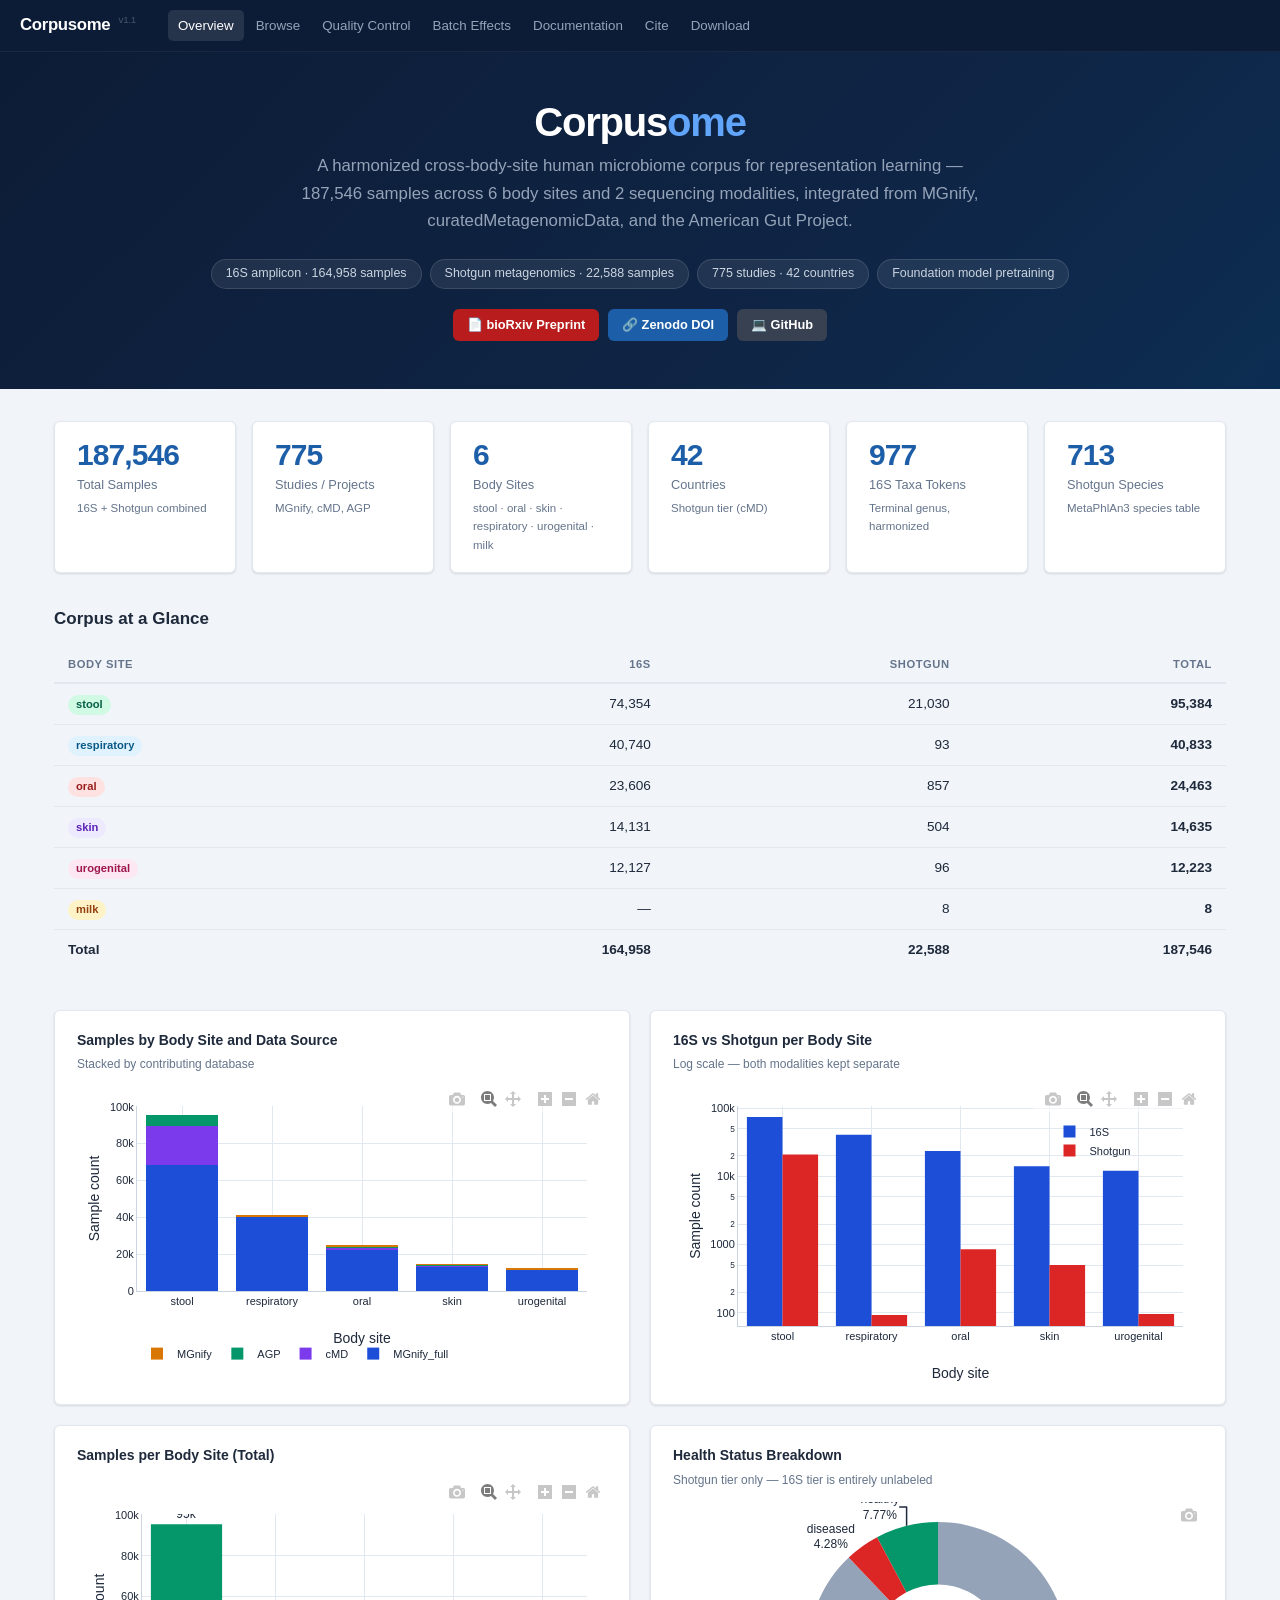
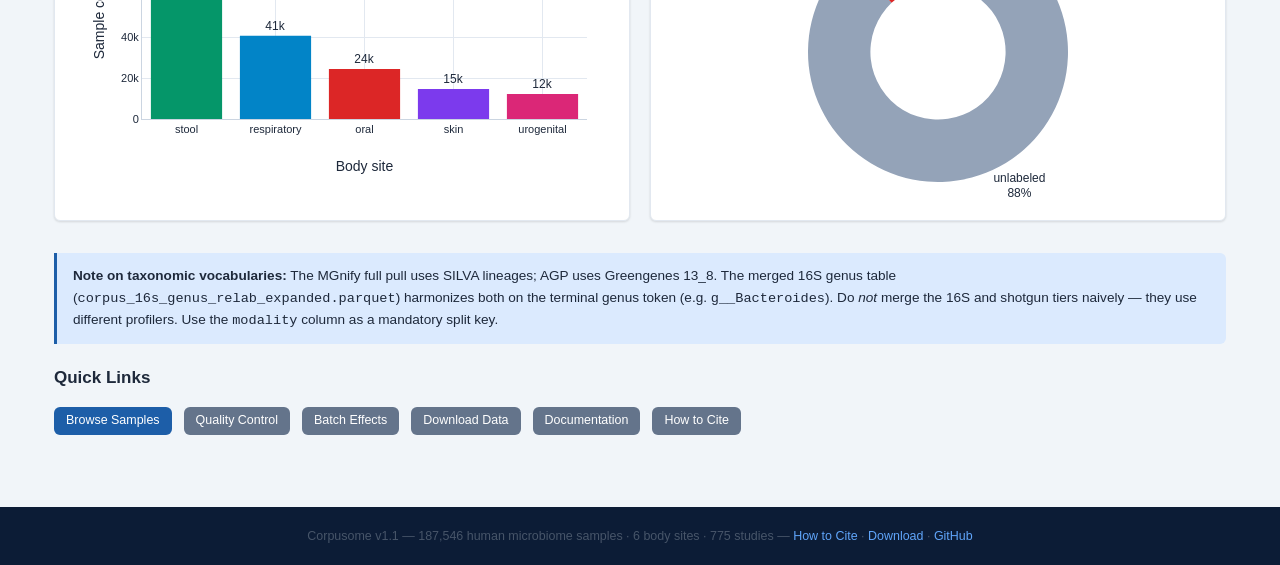
==== docs/index.html @ 030e0841 "Update citations with real bioRxiv preprint info; add hero DOI buttons - cite.html: replace placehol" ====
<!DOCTYPE html>
<html lang="en">
<head>
  <meta charset="UTF-8">
  <meta name="viewport" content="width=device-width, initial-scale=1.0">
  <title>Corpusome — Cross-Body-Site Human Microbiome Corpus</title>
  <link rel="icon" href="data:image/svg+xml,<svg xmlns='http://www.w3.org/2000/svg' viewBox='0 0 100 100'><text y='.9em' font-size='90'>🧬</text></svg>">
  <link rel="stylesheet" href="css/style.css">
</head>
<body>

<main class="main">

  <!-- Hero -->
  <div class="hero">
    <div class="hero-title">Corpus<span class="accent">ome</span></div>
    <p class="hero-subtitle">
      A harmonized cross-body-site human microbiome corpus for representation learning —
      187,546 samples across 6 body sites and 2 sequencing modalities, integrated from
      MGnify, curatedMetagenomicData, and the American Gut Project.
    </p>
    <div class="hero-chips">
      <span class="hero-chip">16S amplicon · 164,958 samples</span>
      <span class="hero-chip">Shotgun metagenomics · 22,588 samples</span>
      <span class="hero-chip">775 studies · 42 countries</span>
      <span class="hero-chip">Foundation model pretraining</span>
    </div>
    <div style="margin-top:1.25rem;display:flex;flex-wrap:wrap;gap:0.6rem;justify-content:center">
      <a href="https://doi.org/10.64898/2026.08.28.747922" target="_blank" rel="noopener"
         style="display:inline-flex;align-items:center;gap:0.4rem;padding:0.35rem 0.85rem;background:#b91c1c;color:#fff;border-radius:6px;font-size:0.8rem;font-weight:600;text-decoration:none">
        &#128196; bioRxiv Preprint
      </a>
      <a href="https://doi.org/10.5281/zenodo.22150633" target="_blank" rel="noopener"
         style="display:inline-flex;align-items:center;gap:0.4rem;padding:0.35rem 0.85rem;background:#1d5ea8;color:#fff;border-radius:6px;font-size:0.8rem;font-weight:600;text-decoration:none">
        &#128279; Zenodo DOI
      </a>
      <a href="https://github.com/xuan13hao/Corpusome" target="_blank" rel="noopener"
         style="display:inline-flex;align-items:center;gap:0.4rem;padding:0.35rem 0.85rem;background:#374151;color:#fff;border-radius:6px;font-size:0.8rem;font-weight:600;text-decoration:none">
        &#128187; GitHub
      </a>
    </div>
  </div>

  <div class="container">

    <!-- Stat cards -->
    <div class="stats-grid">
      <div class="stat-card">
        <div class="stat-value" id="stat-samples">—</div>
        <div class="stat-label">Total Samples</div>
        <div class="stat-sub">16S + Shotgun combined</div>
      </div>
      <div class="stat-card">
        <div class="stat-value" id="stat-studies">—</div>
        <div class="stat-label">Studies / Projects</div>
        <div class="stat-sub">MGnify, cMD, AGP</div>
      </div>
      <div class="stat-card">
        <div class="stat-value" id="stat-sites">—</div>
        <div class="stat-label">Body Sites</div>
        <div class="stat-sub">stool · oral · skin · respiratory · urogenital · milk</div>
      </div>
      <div class="stat-card">
        <div class="stat-value" id="stat-countries">—</div>
        <div class="stat-label">Countries</div>
        <div class="stat-sub">Shotgun tier (cMD)</div>
      </div>
      <div class="stat-card">
        <div class="stat-value" id="stat-taxa-16s">—</div>
        <div class="stat-label">16S Taxa Tokens</div>
        <div class="stat-sub">Terminal genus, harmonized</div>
      </div>
      <div class="stat-card">
        <div class="stat-value" id="stat-taxa-shg">—</div>
        <div class="stat-label">Shotgun Species</div>
        <div class="stat-sub">MetaPhlAn3 species table</div>
      </div>
    </div>

    <!-- Summary table -->
    <div class="section">
      <div class="section-title">Corpus at a Glance</div>
      <div style="overflow-x:auto">
        <table class="schema-table" style="margin-bottom:0">
          <thead>
            <tr>
              <th>Body site</th>
              <th style="text-align:right">16S</th>
              <th style="text-align:right">Shotgun</th>
              <th style="text-align:right">Total</th>
            </tr>
          </thead>
          <tbody>
            <tr><td><span class="badge badge-stool">stool</span></td><td style="text-align:right">74,354</td><td style="text-align:right">21,030</td><td style="text-align:right"><b>95,384</b></td></tr>
            <tr><td><span class="badge badge-respiratory">respiratory</span></td><td style="text-align:right">40,740</td><td style="text-align:right">93</td><td style="text-align:right"><b>40,833</b></td></tr>
            <tr><td><span class="badge badge-oral">oral</span></td><td style="text-align:right">23,606</td><td style="text-align:right">857</td><td style="text-align:right"><b>24,463</b></td></tr>
            <tr><td><span class="badge badge-skin">skin</span></td><td style="text-align:right">14,131</td><td style="text-align:right">504</td><td style="text-align:right"><b>14,635</b></td></tr>
            <tr><td><span class="badge badge-urogenital">urogenital</span></td><td style="text-align:right">12,127</td><td style="text-align:right">96</td><td style="text-align:right"><b>12,223</b></td></tr>
            <tr><td><span class="badge badge-milk">milk</span></td><td style="text-align:right">—</td><td style="text-align:right">8</td><td style="text-align:right"><b>8</b></td></tr>
            <tr style="font-weight:700">
              <td>Total</td>
              <td style="text-align:right">164,958</td>
              <td style="text-align:right">22,588</td>
              <td style="text-align:right">187,546</td>
            </tr>
          </tbody>
        </table>
      </div>
    </div>

    <!-- Charts -->
    <div class="charts-grid">
      <div class="chart-card">
        <div class="chart-title">Samples by Body Site and Data Source</div>
        <p class="chart-subtitle">Stacked by contributing database</p>
        <div class="chart-box" id="chart-site-src"></div>
      </div>
      <div class="chart-card">
        <div class="chart-title">16S vs Shotgun per Body Site</div>
        <p class="chart-subtitle">Log scale — both modalities kept separate</p>
        <div class="chart-box" id="chart-modality"></div>
      </div>
      <div class="chart-card">
        <div class="chart-title">Samples per Body Site (Total)</div>
        <div class="chart-box" id="chart-bodysite"></div>
      </div>
      <div class="chart-card">
        <div class="chart-title">Health Status Breakdown</div>
        <p class="chart-subtitle">Shotgun tier only — 16S tier is entirely unlabeled</p>
        <div class="chart-box" id="chart-health"></div>
      </div>
    </div>

    <!-- Info callout -->
    <div class="info-box">
      <strong>Note on taxonomic vocabularies:</strong>
      The MGnify full pull uses SILVA lineages; AGP uses Greengenes 13_8.
      The merged 16S genus table (<code>corpus_16s_genus_relab_expanded.parquet</code>)
      harmonizes both on the terminal genus token (e.g. <code>g__Bacteroides</code>).
      Do <em>not</em> merge the 16S and shotgun tiers naively — they use different profilers.
      Use the <code>modality</code> column as a mandatory split key.
    </div>

    <!-- Quick links -->
    <div class="section">
      <div class="section-title">Quick Links</div>
      <div style="display:flex;flex-wrap:wrap;gap:0.75rem">
        <a href="browse.html" class="download-btn">Browse Samples</a>
        <a href="qc.html" class="download-btn" style="background:var(--text-muted)">Quality Control</a>
        <a href="batch.html" class="download-btn" style="background:var(--text-muted)">Batch Effects</a>
        <a href="download.html" class="download-btn" style="background:var(--text-muted)">Download Data</a>
        <a href="documentation.html" class="download-btn" style="background:var(--text-muted)">Documentation</a>
        <a href="cite.html" class="download-btn" style="background:var(--text-muted)">How to Cite</a>
      </div>
    </div>

  </div><!-- /container -->
</main>

<script src="https://cdn.plot.ly/plotly-2.35.2.min.js"></script>
<script src="js/main.js"></script>
<script src="js/data_overview.js"></script>
<script src="js/overview.js"></script>
</body>
</html>
---- docs/css/style.css ----
/* ═══════════════════════════════════════════════════════════════
   Corpusome — style.css
   ═══════════════════════════════════════════════════════════════ */

/* ── CSS Custom Properties ──────────────────────────────────────── */
:root {
  --bg:           #f1f5f9;
  --bg-card:      #ffffff;
  --bg-nav:       #0c1c36;
  --bg-nav-hover: rgba(255,255,255,0.07);
  --text:         #1e293b;
  --text-muted:   #64748b;
  --text-nav:     #94a3b8;
  --accent:       #1d5ea8;
  --accent-2:     #1e40af;
  --accent-light: #dbeafe;
  --border:       #e2e8f0;
  --radius:       6px;
  --shadow-sm:    0 1px 2px rgba(0,0,0,0.06);
  --shadow:       0 1px 3px rgba(0,0,0,0.08), 0 1px 2px rgba(0,0,0,0.05);
  --shadow-md:    0 4px 8px rgba(0,0,0,0.07), 0 2px 4px rgba(0,0,0,0.05);
}

@media (prefers-color-scheme: dark) {
  :root {
    --bg:           #0f172a;
    --bg-card:      #1e293b;
    --bg-nav:       #020617;
    --bg-nav-hover: rgba(255,255,255,0.07);
    --text:         #e2e8f0;
    --text-muted:   #94a3b8;
    --text-nav:     #64748b;
    --accent:       #3b82f6;
    --accent-2:     #60a5fa;
    --accent-light: #1e3a5f;
    --border:       #334155;
    --shadow-sm:    0 1px 2px rgba(0,0,0,0.4);
    --shadow:       0 1px 3px rgba(0,0,0,0.3);
    --shadow-md:    0 4px 8px rgba(0,0,0,0.3);
  }
}

/* ── Reset & Base ───────────────────────────────────────────────── */
*, *::before, *::after { box-sizing: border-box; margin: 0; padding: 0; }
html { scroll-behavior: smooth; }

body {
  font-family: -apple-system, BlinkMacSystemFont, "Segoe UI", Roboto,
               "Helvetica Neue", Arial, sans-serif;
  background: var(--bg);
  color: var(--text);
  line-height: 1.6;
  min-height: 100vh;
  font-size: 15px;
}

a { color: var(--accent); text-decoration: none; }
a:hover { color: var(--accent-2); text-decoration: underline; }

/* ── Navigation ─────────────────────────────────────────────────── */
.nav {
  position: fixed; top: 0; left: 0; right: 0; z-index: 1000;
  background: var(--bg-nav);
  height: 52px;
  display: flex; align-items: center;
  padding: 0 1.25rem;
  border-bottom: 1px solid rgba(255,255,255,0.05);
}

.nav-brand {
  color: #fff; font-weight: 700; font-size: 1.05rem;
  letter-spacing: -0.02em; margin-right: 2rem;
  white-space: nowrap; flex-shrink: 0; text-decoration: none;
}
.nav-brand:hover { color: #fff; text-decoration: none; }
.nav-brand .version {
  font-size: 0.62rem; font-weight: 400; color: #475569;
  margin-left: 4px; vertical-align: super;
}

.nav-links {
  display: flex; align-items: center; gap: 2px;
  flex: 1; overflow-x: auto; scrollbar-width: none;
}
.nav-links::-webkit-scrollbar { display: none; }

.nav-link {
  color: var(--text-nav); font-size: 0.835rem; font-weight: 450;
  padding: 5px 10px; border-radius: 5px;
  white-space: nowrap; transition: background 0.12s, color 0.12s;
  text-decoration: none;
}
.nav-link:hover { background: var(--bg-nav-hover); color: #fff; text-decoration: none; }
.nav-link.active { background: rgba(255,255,255,0.10); color: #fff; }

.nav-hamburger {
  display: none; background: none; border: none;
  cursor: pointer; color: #fff; font-size: 1.2rem;
  margin-left: auto; padding: 6px;
}

.nav-mobile-menu {
  display: none;
  position: fixed; top: 52px; left: 0; right: 0; z-index: 999;
  background: var(--bg-nav);
  padding: 0.5rem 1rem 1rem;
  border-bottom: 1px solid rgba(255,255,255,0.07);
}
.nav-mobile-menu.open { display: block; }
.nav-mobile-menu .nav-link { display: block; padding: 8px 10px; }

/* ── Layout ──────────────────────────────────────────────────────── */
.main { margin-top: 52px; min-height: calc(100vh - 52px - 58px); }
.container { max-width: 1220px; margin: 0 auto; padding: 2rem 1.5rem; }

.page-header {
  margin-bottom: 1.75rem; padding-bottom: 0.875rem;
  border-bottom: 1px solid var(--border);
}
.page-title {
  font-size: 1.625rem; font-weight: 700;
  letter-spacing: -0.02em; line-height: 1.2; margin-bottom: 0.3rem;
}
.page-subtitle { color: var(--text-muted); font-size: 0.9rem; }

/* ── Hero Banner (Overview) ─────────────────────────────────────── */
.hero {
  background: linear-gradient(135deg, #0c1c36 0%, #0f2444 60%, #0c2d52 100%);
  color: #fff; padding: 3rem 1.5rem;
  text-align: center;
}
.hero-title {
  font-size: 2.5rem; font-weight: 800; letter-spacing: -0.03em;
  margin-bottom: 0.5rem; line-height: 1.1;
}
.hero-title .accent { color: #60a5fa; }
.hero-subtitle {
  font-size: 1.05rem; color: #94a3b8; max-width: 680px;
  margin: 0 auto 1.5rem; line-height: 1.65;
}
.hero-chips { display: flex; gap: 0.5rem; justify-content: center; flex-wrap: wrap; }
.hero-chip {
  background: rgba(255,255,255,0.08); border: 1px solid rgba(255,255,255,0.12);
  border-radius: 9999px; padding: 4px 14px;
  font-size: 0.78rem; font-weight: 500; color: #cbd5e1;
}

/* ── Stat Cards ──────────────────────────────────────────────────── */
.stats-grid {
  display: grid;
  grid-template-columns: repeat(auto-fit, minmax(175px, 1fr));
  gap: 1rem; margin-bottom: 2rem;
}
.stat-card {
  background: var(--bg-card); border: 1px solid var(--border);
  border-radius: var(--radius); padding: 1.125rem 1.375rem;
  box-shadow: var(--shadow);
}
.stat-value {
  font-size: 1.875rem; font-weight: 700; line-height: 1;
  color: var(--accent); margin-bottom: 0.3rem;
  letter-spacing: -0.03em;
  font-variant-numeric: tabular-nums;
}
.stat-label { font-size: 0.8rem; color: var(--text-muted); font-weight: 500; }
.stat-sub   { font-size: 0.72rem; color: var(--text-muted); margin-top: 0.25rem; }

/* ── Charts Grid ─────────────────────────────────────────────────── */
.charts-grid {
  display: grid;
  grid-template-columns: repeat(auto-fit, minmax(460px, 1fr));
  gap: 1.25rem; margin-bottom: 2rem;
}
.charts-grid.two-col {
  grid-template-columns: repeat(2, 1fr);
}

.chart-card {
  background: var(--bg-card); border: 1px solid var(--border);
  border-radius: var(--radius); padding: 1.125rem 1.375rem;
  box-shadow: var(--shadow);
}
.chart-card.wide { grid-column: 1 / -1; }

.chart-title {
  font-size: 0.875rem; font-weight: 600; margin-bottom: 0.75rem; color: var(--text);
}
.chart-subtitle {
  font-size: 0.75rem; color: var(--text-muted); margin-top: -0.5rem; margin-bottom: 0.75rem;
}

.chart-box      { width: 100%; height: 300px; }
.chart-box-tall { width: 100%; height: 440px; }
.chart-box-wide { width: 100%; height: 380px; }

/* ── Badges ───────────────────────────────────────────────────────── */
.badge {
  display: inline-block; padding: 1px 8px;
  border-radius: 9999px; font-size: 0.7rem; font-weight: 600;
  white-space: nowrap; line-height: 1.6;
}
.badge-stool, .badge-16S    { background: #d1fae5; color: #065f46; }
.badge-oral                  { background: #fee2e2; color: #991b1b; }
.badge-skin                  { background: #ede9fe; color: #5b21b6; }
.badge-respiratory           { background: #e0f2fe; color: #075985; }
.badge-urogenital            { background: #fce7f3; color: #9d174d; }
.badge-milk                  { background: #fef3c7; color: #92400e; }
.badge-shotgun               { background: #fee2e2; color: #991b1b; }
.badge-healthy               { background: #d1fae5; color: #065f46; }
.badge-diseased, .badge-disease { background: #fee2e2; color: #991b1b; }
.badge-unlabeled             { background: #f1f5f9; color: #64748b; }
.badge-AGP                   { background: #d1fae5; color: #065f46; }
.badge-MGnify                { background: #fef3c7; color: #92400e; }
.badge-MGnify_full           { background: #dbeafe; color: #1d4ed8; }
.badge-curatedMetagenomicData { background: #ede9fe; color: #5b21b6; }

@media (prefers-color-scheme: dark) {
  .badge-stool, .badge-16S   { background: #064e3b; color: #6ee7b7; }
  .badge-oral                { background: #7f1d1d; color: #fca5a5; }
  .badge-skin                { background: #4c1d95; color: #ddd6fe; }
  .badge-respiratory         { background: #0c4a6e; color: #7dd3fc; }
  .badge-urogenital          { background: #831843; color: #fbcfe8; }
  .badge-milk                { background: #78350f; color: #fde68a; }
  .badge-shotgun             { background: #7f1d1d; color: #fca5a5; }
  .badge-healthy             { background: #064e3b; color: #6ee7b7; }
  .badge-diseased, .badge-disease { background: #7f1d1d; color: #fca5a5; }
  .badge-unlabeled           { background: #1e293b; color: #94a3b8; }
  .badge-AGP                 { background: #064e3b; color: #6ee7b7; }
  .badge-MGnify              { background: #78350f; color: #fde68a; }
  .badge-MGnify_full         { background: #1e3a5f; color: #93c5fd; }
  .badge-curatedMetagenomicData { background: #4c1d95; color: #ddd6fe; }
}

/* ── Browse page filters ─────────────────────────────────────────── */
.filters-bar {
  display: flex; flex-wrap: wrap; gap: 0.75rem; align-items: flex-end;
  background: var(--bg-card); border: 1px solid var(--border);
  border-radius: var(--radius); padding: 1rem 1.25rem;
  box-shadow: var(--shadow); margin-bottom: 1rem;
}
.filter-group { display: flex; flex-direction: column; gap: 3px; min-width: 130px; }
.filter-label {
  font-size: 0.68rem; font-weight: 700; color: var(--text-muted);
  text-transform: uppercase; letter-spacing: 0.05em;
}
.filter-select, .filter-input {
  background: var(--bg); border: 1px solid var(--border);
  border-radius: var(--radius); color: var(--text);
  font-size: 0.835rem; padding: 5px 8px; outline: none;
  transition: border-color 0.12s; min-width: 0;
}
.filter-select:focus, .filter-input:focus {
  border-color: var(--accent); box-shadow: 0 0 0 2px var(--accent-light);
}
.filter-actions { display: flex; gap: 0.5rem; align-items: flex-end; }

.btn {
  border: none; border-radius: var(--radius); cursor: pointer;
  font-size: 0.835rem; font-weight: 500; padding: 5px 14px;
  white-space: nowrap; transition: all 0.12s; line-height: 1.6;
}
.btn-primary { background: var(--accent); color: #fff; }
.btn-primary:hover { background: var(--accent-2); }
.btn-secondary {
  background: var(--bg); color: var(--text-muted);
  border: 1px solid var(--border);
}
.btn-secondary:hover { background: var(--accent-light); color: var(--accent); }

.table-meta { font-size: 0.78rem; color: var(--text-muted); margin-bottom: 0.5rem; }

/* ── Tabulator overrides ─────────────────────────────────────────── */
.tabulator {
  font-size: 0.81rem !important;
  border: 1px solid var(--border) !important;
  border-radius: var(--radius) !important;
  overflow: hidden;
  background: var(--bg-card) !important;
  color: var(--text) !important;
  font-family: inherit !important;
}
.tabulator .tabulator-header {
  background: var(--bg) !important;
  border-bottom: 2px solid var(--border) !important;
}
.tabulator .tabulator-col {
  background: var(--bg) !important;
  border-right: 1px solid var(--border) !important;
  color: var(--text-muted) !important;
}
.tabulator .tabulator-col .tabulator-col-title {
  font-size: 0.7rem; text-transform: uppercase;
  letter-spacing: 0.04em; font-weight: 700;
}
.tabulator-row {
  background: var(--bg-card) !important;
  color: var(--text) !important;
  border-bottom: 1px solid var(--border) !important;
}
.tabulator-row.tabulator-row-even { background: var(--bg) !important; }
.tabulator-row:hover { background: var(--accent-light) !important; }
.tabulator .tabulator-footer {
  background: var(--bg) !important;
  border-top: 1px solid var(--border) !important;
  color: var(--text-muted) !important;
}
.tabulator-page {
  background: var(--bg-card) !important; color: var(--text) !important;
  border: 1px solid var(--border) !important; border-radius: 4px !important;
  margin: 0 2px;
}
.tabulator-page.active {
  background: var(--accent) !important; color: #fff !important;
  border-color: var(--accent) !important;
}
.tabulator-page-size {
  background: var(--bg-card) !important; color: var(--text) !important;
  border: 1px solid var(--border) !important; border-radius: 4px !important;
}

/* ── Toggle / Controls ───────────────────────────────────────────── */
.controls-row {
  display: flex; flex-wrap: wrap; gap: 0.75rem; align-items: center;
  margin-bottom: 1rem;
}
.control-label {
  font-size: 0.78rem; font-weight: 600; color: var(--text-muted);
  white-space: nowrap;
}
.toggle-group {
  display: flex; border: 1px solid var(--border);
  border-radius: var(--radius); overflow: hidden;
  background: var(--bg-card);
}
.toggle-btn {
  background: none; border: none; cursor: pointer;
  padding: 5px 14px; font-size: 0.78rem; font-weight: 500;
  color: var(--text-muted); border-right: 1px solid var(--border);
  transition: all 0.12s;
}
.toggle-btn:last-child { border-right: none; }
.toggle-btn.active { background: var(--accent); color: #fff; }
.toggle-btn:hover:not(.active) { background: var(--accent-light); color: var(--accent); }

/* ── Section ─────────────────────────────────────────────────────── */
.section { margin-bottom: 2.5rem; }
.section-title { font-size: 1.0625rem; font-weight: 600; margin-bottom: 1rem; }
.section-subtitle { font-size: 0.85rem; color: var(--text-muted); margin-bottom: 1.25rem; }

/* ── Documentation / Schema ──────────────────────────────────────── */
.schema-wrapper {
  background: var(--bg-card); border: 1px solid var(--border);
  border-radius: var(--radius); overflow: hidden;
  box-shadow: var(--shadow); margin-bottom: 2rem;
  overflow-x: auto;
}
.schema-table {
  width: 100%; border-collapse: collapse; font-size: 0.85rem;
}
.schema-table th {
  text-align: left; padding: 8px 14px; background: var(--bg);
  font-size: 0.7rem; font-weight: 700; text-transform: uppercase;
  letter-spacing: 0.05em; color: var(--text-muted);
  border-bottom: 2px solid var(--border); white-space: nowrap;
}
.schema-table td {
  padding: 9px 14px; border-bottom: 1px solid var(--border);
  vertical-align: top;
}
.schema-table tr:last-child td { border-bottom: none; }
.schema-table code {
  background: var(--bg); border: 1px solid var(--border);
  padding: 1px 5px; border-radius: 3px;
  font-family: 'SFMono-Regular', Consolas, 'Liberation Mono', Menlo, monospace;
  font-size: 0.78rem;
}
.schema-table .type-tag {
  display: inline-block; padding: 1px 7px; border-radius: 9999px;
  font-size: 0.68rem; font-weight: 600; white-space: nowrap;
  background: #e0f2fe; color: #075985;
}
@media (prefers-color-scheme: dark) {
  .schema-table .type-tag { background: #0c4a6e; color: #7dd3fc; }
}

.pipeline-step {
  display: flex; gap: 1rem; margin-bottom: 1.125rem;
  background: var(--bg-card); border: 1px solid var(--border);
  border-radius: var(--radius); padding: 1rem 1.25rem;
  box-shadow: var(--shadow-sm);
}
.step-number {
  flex-shrink: 0; width: 28px; height: 28px;
  background: var(--accent); color: #fff;
  border-radius: 50%; display: flex; align-items: center; justify-content: center;
  font-size: 0.75rem; font-weight: 700; margin-top: 2px;
}
.step-content h4 { font-size: 0.9rem; font-weight: 600; margin-bottom: 0.2rem; }
.step-content p  { font-size: 0.82rem; color: var(--text-muted); }

/* ── Cite / Code blocks ──────────────────────────────────────────── */
.cite-block {
  background: var(--bg); border: 1px solid var(--border);
  border-radius: var(--radius); padding: 1.125rem;
  font-family: 'SFMono-Regular', Consolas, 'Liberation Mono', Menlo, monospace;
  font-size: 0.78rem; line-height: 1.7;
  white-space: pre-wrap; word-break: break-word;
  position: relative; margin: 0.625rem 0 1.5rem;
  box-shadow: var(--shadow-sm);
}
.copy-btn {
  position: absolute; top: 8px; right: 8px;
  background: var(--accent); color: #fff; border: none;
  border-radius: 4px; padding: 3px 10px; font-size: 0.7rem;
  cursor: pointer; transition: background 0.12s; white-space: nowrap;
}
.copy-btn:hover { background: var(--accent-2); }
.copy-btn.copied { background: #059669; }

/* ── Download ────────────────────────────────────────────────────── */
.download-section {
  background: var(--bg-card); border: 1px solid var(--border);
  border-radius: var(--radius); overflow: hidden;
  box-shadow: var(--shadow); margin-bottom: 1.5rem;
  overflow-x: auto;
}
.download-table {
  width: 100%; border-collapse: collapse; font-size: 0.85rem;
}
.download-table th {
  text-align: left; padding: 8px 14px; background: var(--bg);
  font-size: 0.7rem; font-weight: 700; text-transform: uppercase;
  letter-spacing: 0.05em; color: var(--text-muted);
  border-bottom: 2px solid var(--border); white-space: nowrap;
}
.download-table td { padding: 10px 14px; border-bottom: 1px solid var(--border); vertical-align: middle; }
.download-table tr:last-child td { border-bottom: none; }
.download-table .mono { font-family: monospace; font-size: 0.78rem; color: var(--text-muted); }

.download-btn {
  display: inline-flex; align-items: center; gap: 5px;
  background: var(--accent); color: #fff; border-radius: var(--radius);
  padding: 4px 12px; font-size: 0.78rem; font-weight: 500;
  text-decoration: none; transition: background 0.12s;
}
.download-btn:hover { background: var(--accent-2); text-decoration: none; color: #fff; }

/* ── Info / Alert boxes ──────────────────────────────────────────── */
.info-box {
  background: var(--accent-light); border-left: 3px solid var(--accent);
  border-radius: 0 var(--radius) var(--radius) 0;
  padding: 0.75rem 1rem; font-size: 0.85rem;
  margin-bottom: 1.25rem; color: var(--text);
}

.doi-box {
  display: inline-flex; align-items: center; gap: 8px;
  background: var(--bg-card); border: 1px solid var(--border);
  border-radius: var(--radius); padding: 8px 16px;
  font-size: 0.875rem; box-shadow: var(--shadow-sm); margin-bottom: 1.5rem;
}

/* ── Footer ──────────────────────────────────────────────────────── */
.footer {
  background: var(--bg-nav); color: #475569;
  font-size: 0.78rem; text-align: center; padding: 1.25rem;
}
.footer a { color: #60a5fa; }
.footer a:hover { color: #93c5fd; }

/* ── Responsive ──────────────────────────────────────────────────── */
@media (max-width: 768px) {
  .nav-links { display: none; }
  .nav-hamburger { display: block; }
  .charts-grid { grid-template-columns: 1fr !important; }
  .stats-grid  { grid-template-columns: repeat(2, 1fr); }
  .container   { padding: 1.25rem 1rem; }
  .page-title  { font-size: 1.325rem; }
  .filters-bar { flex-direction: column; align-items: stretch; }
  .filter-group { min-width: auto; width: 100%; }
  .filter-select, .filter-input { width: 100%; }
  .hero { padding: 2rem 1rem; }
  .hero-title { font-size: 1.75rem; }
  .charts-grid.two-col { grid-template-columns: 1fr; }
}
@media (max-width: 480px) {
  .stats-grid { grid-template-columns: 1fr; }
  .stat-value { font-size: 1.625rem; }
}
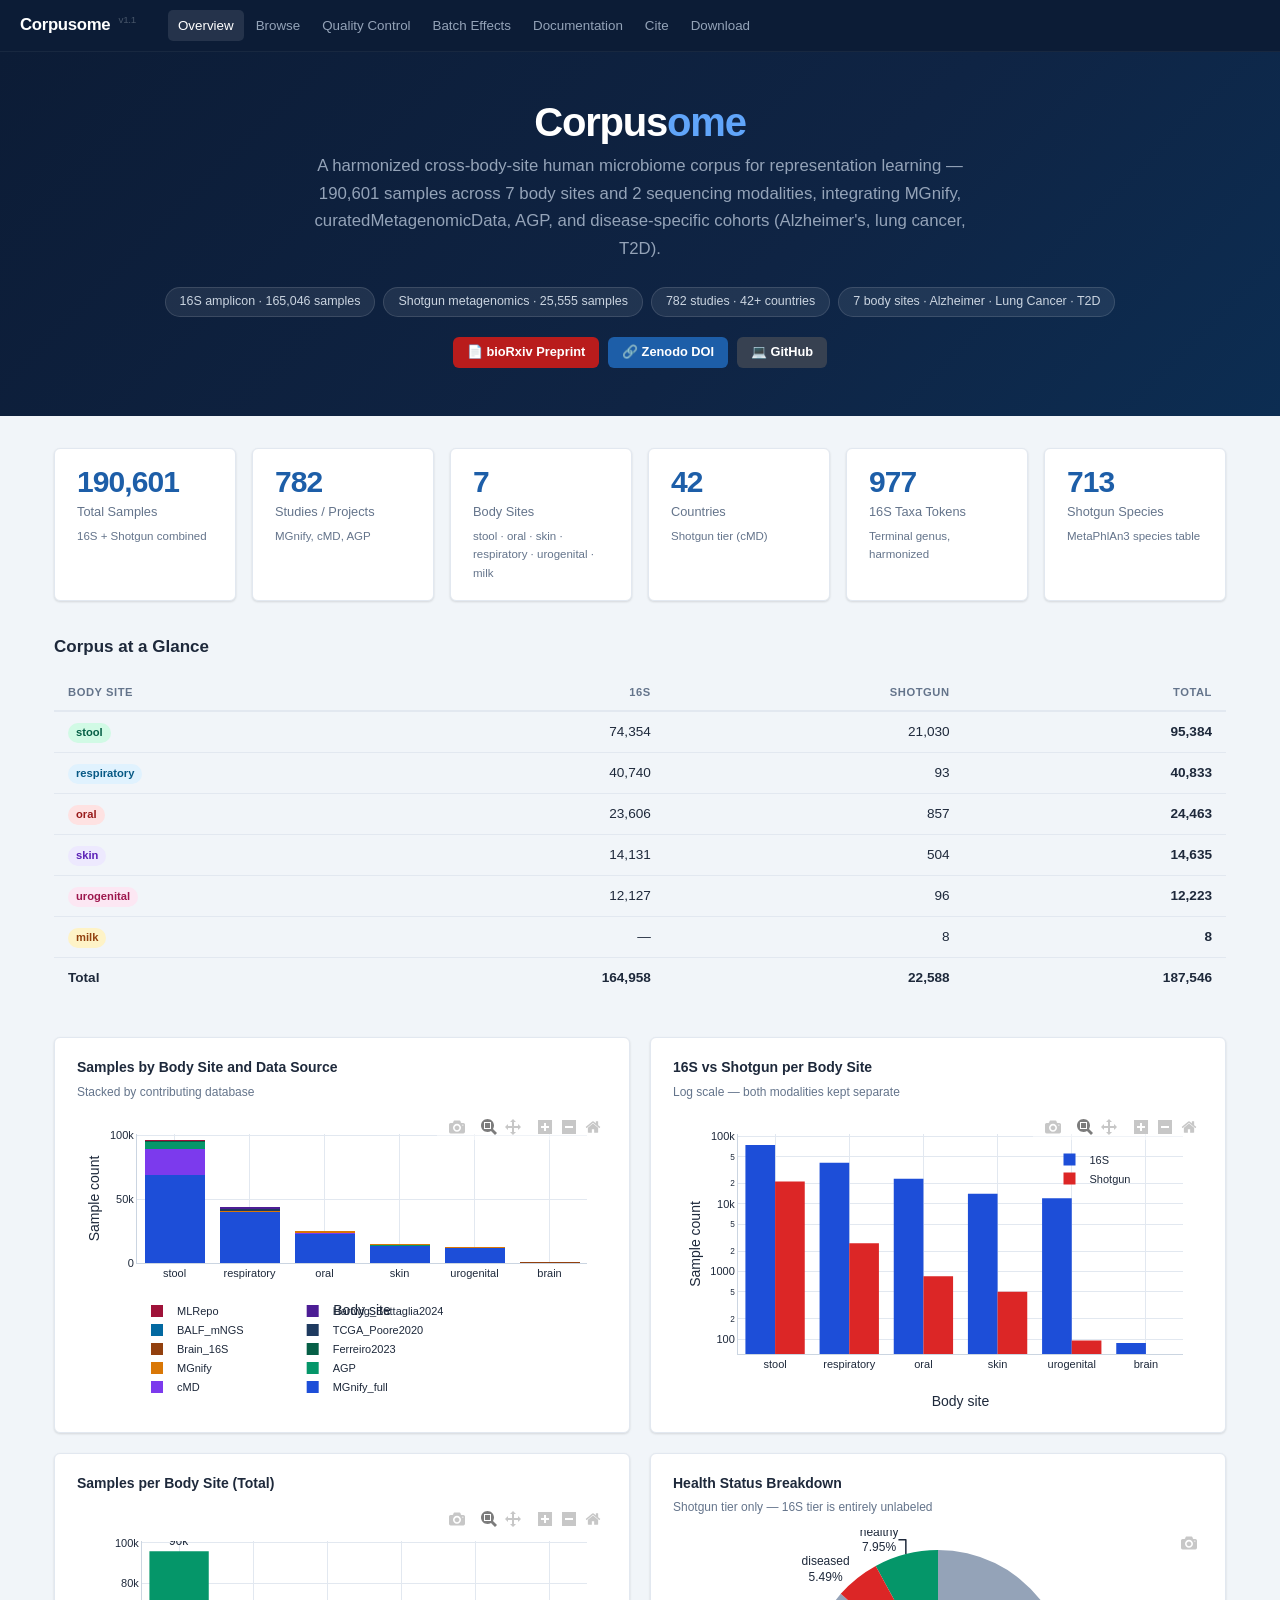
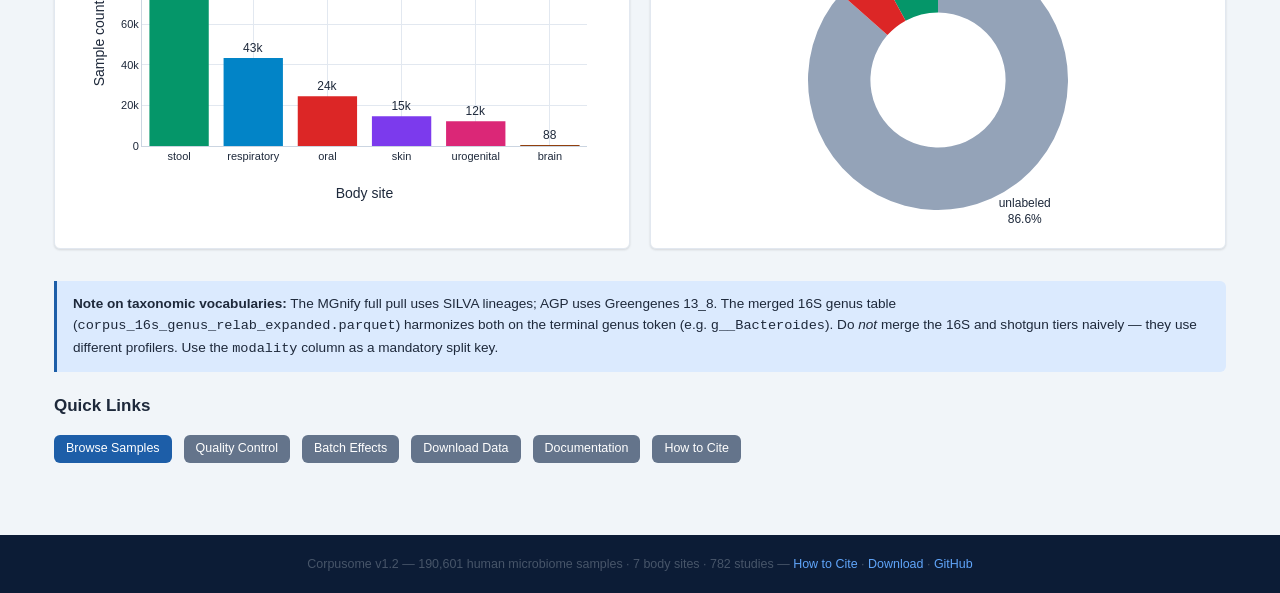
==== commit 3444eaaa: "data changes Add 3,055 samples from 7 disease cohorts; bump to v1.2  New datasets integrated from mi" ====
--- a/docs/index.html
+++ b/docs/index.html
@@ -16,14 +16,14 @@
     <div class="hero-title">Corpus<span class="accent">ome</span></div>
     <p class="hero-subtitle">
       A harmonized cross-body-site human microbiome corpus for representation learning —
-      187,546 samples across 6 body sites and 2 sequencing modalities, integrated from
-      MGnify, curatedMetagenomicData, and the American Gut Project.
+      190,601 samples across 7 body sites and 2 sequencing modalities, integrating
+      MGnify, curatedMetagenomicData, AGP, and disease-specific cohorts (Alzheimer's, lung cancer, T2D).
     </p>
     <div class="hero-chips">
-      <span class="hero-chip">16S amplicon · 164,958 samples</span>
-      <span class="hero-chip">Shotgun metagenomics · 22,588 samples</span>
-      <span class="hero-chip">775 studies · 42 countries</span>
-      <span class="hero-chip">Foundation model pretraining</span>
+      <span class="hero-chip">16S amplicon · 165,046 samples</span>
+      <span class="hero-chip">Shotgun metagenomics · 25,555 samples</span>
+      <span class="hero-chip">782 studies · 42+ countries</span>
+      <span class="hero-chip">7 body sites · Alzheimer · Lung Cancer · T2D</span>
     </div>
     <div style="margin-top:1.25rem;display:flex;flex-wrap:wrap;gap:0.6rem;justify-content:center">
       <a href="https://doi.org/10.64898/2026.08.28.747922" target="_blank" rel="noopener"
--- a/docs/css/style.css
+++ b/docs/css/style.css
@@ -205,6 +205,13 @@
 .badge-respiratory           { background: #e0f2fe; color: #075985; }
 .badge-urogenital            { background: #fce7f3; color: #9d174d; }
 .badge-milk                  { background: #fef3c7; color: #92400e; }
+.badge-brain                 { background: #fde8d0; color: #92400e; }
+.badge-Ferreiro2023          { background: #d1fae5; color: #065f46; }
+.badge-Brain_16S             { background: #fde8d0; color: #92400e; }
+.badge-TCGA_Poore2020        { background: #dbeafe; color: #1e3a5f; }
+.badge-BALF_mNGS             { background: #e0f2fe; color: #0369a1; }
+.badge-Hartwig_Battaglia2024 { background: #ede9fe; color: #4c1d95; }
+.badge-MLRepo                { background: #ffe4e6; color: #9f1239; }
 .badge-shotgun               { background: #fee2e2; color: #991b1b; }
 .badge-healthy               { background: #d1fae5; color: #065f46; }
 .badge-diseased, .badge-disease { background: #fee2e2; color: #991b1b; }
@@ -221,6 +228,11 @@
   .badge-respiratory         { background: #0c4a6e; color: #7dd3fc; }
   .badge-urogenital          { background: #831843; color: #fbcfe8; }
   .badge-milk                { background: #78350f; color: #fde68a; }
+  .badge-brain               { background: #78350f; color: #fed7aa; }
+  .badge-TCGA_Poore2020      { background: #1e3a5f; color: #93c5fd; }
+  .badge-BALF_mNGS           { background: #0c4a6e; color: #7dd3fc; }
+  .badge-Hartwig_Battaglia2024 { background: #3b0764; color: #e9d5ff; }
+  .badge-MLRepo              { background: #881337; color: #fecdd3; }
   .badge-shotgun             { background: #7f1d1d; color: #fca5a5; }
   .badge-healthy             { background: #064e3b; color: #6ee7b7; }
   .badge-diseased, .badge-disease { background: #7f1d1d; color: #fca5a5; }
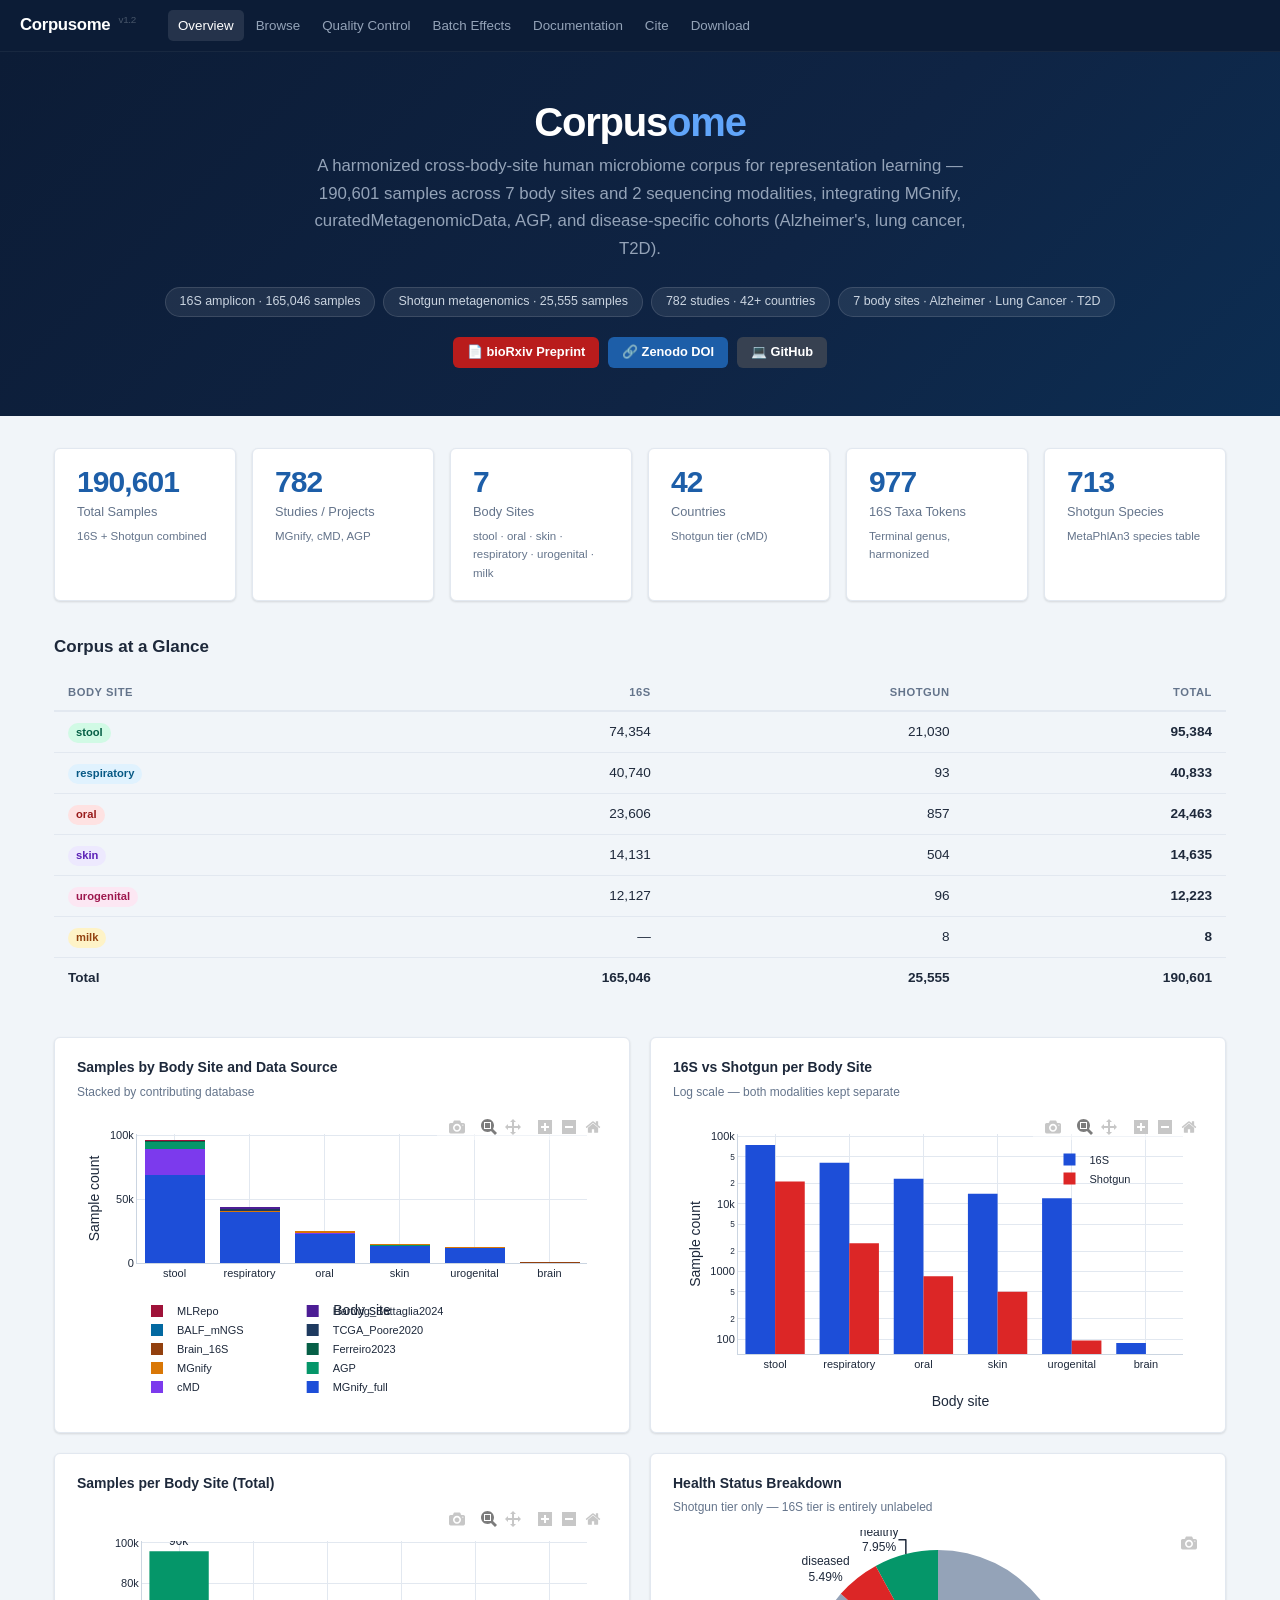
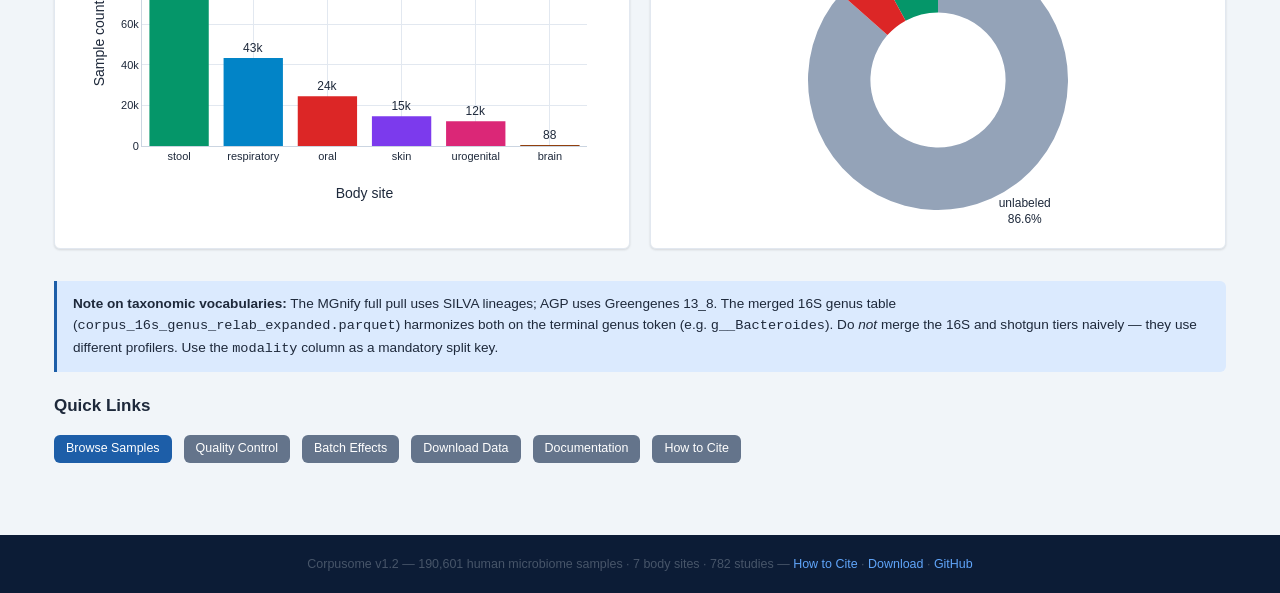
==== commit d7f8ad81: "Fix stale v1.1/187,546 values missed in audit - main.js nav brand: v1.1 → v1.2 - index.html corpus t" ====
--- a/docs/index.html
+++ b/docs/index.html
@@ -99,9 +99,9 @@
             <tr><td><span class="badge badge-milk">milk</span></td><td style="text-align:right">—</td><td style="text-align:right">8</td><td style="text-align:right"><b>8</b></td></tr>
             <tr style="font-weight:700">
               <td>Total</td>
-              <td style="text-align:right">164,958</td>
-              <td style="text-align:right">22,588</td>
-              <td style="text-align:right">187,546</td>
+              <td style="text-align:right">165,046</td>
+              <td style="text-align:right">25,555</td>
+              <td style="text-align:right">190,601</td>
             </tr>
           </tbody>
         </table>
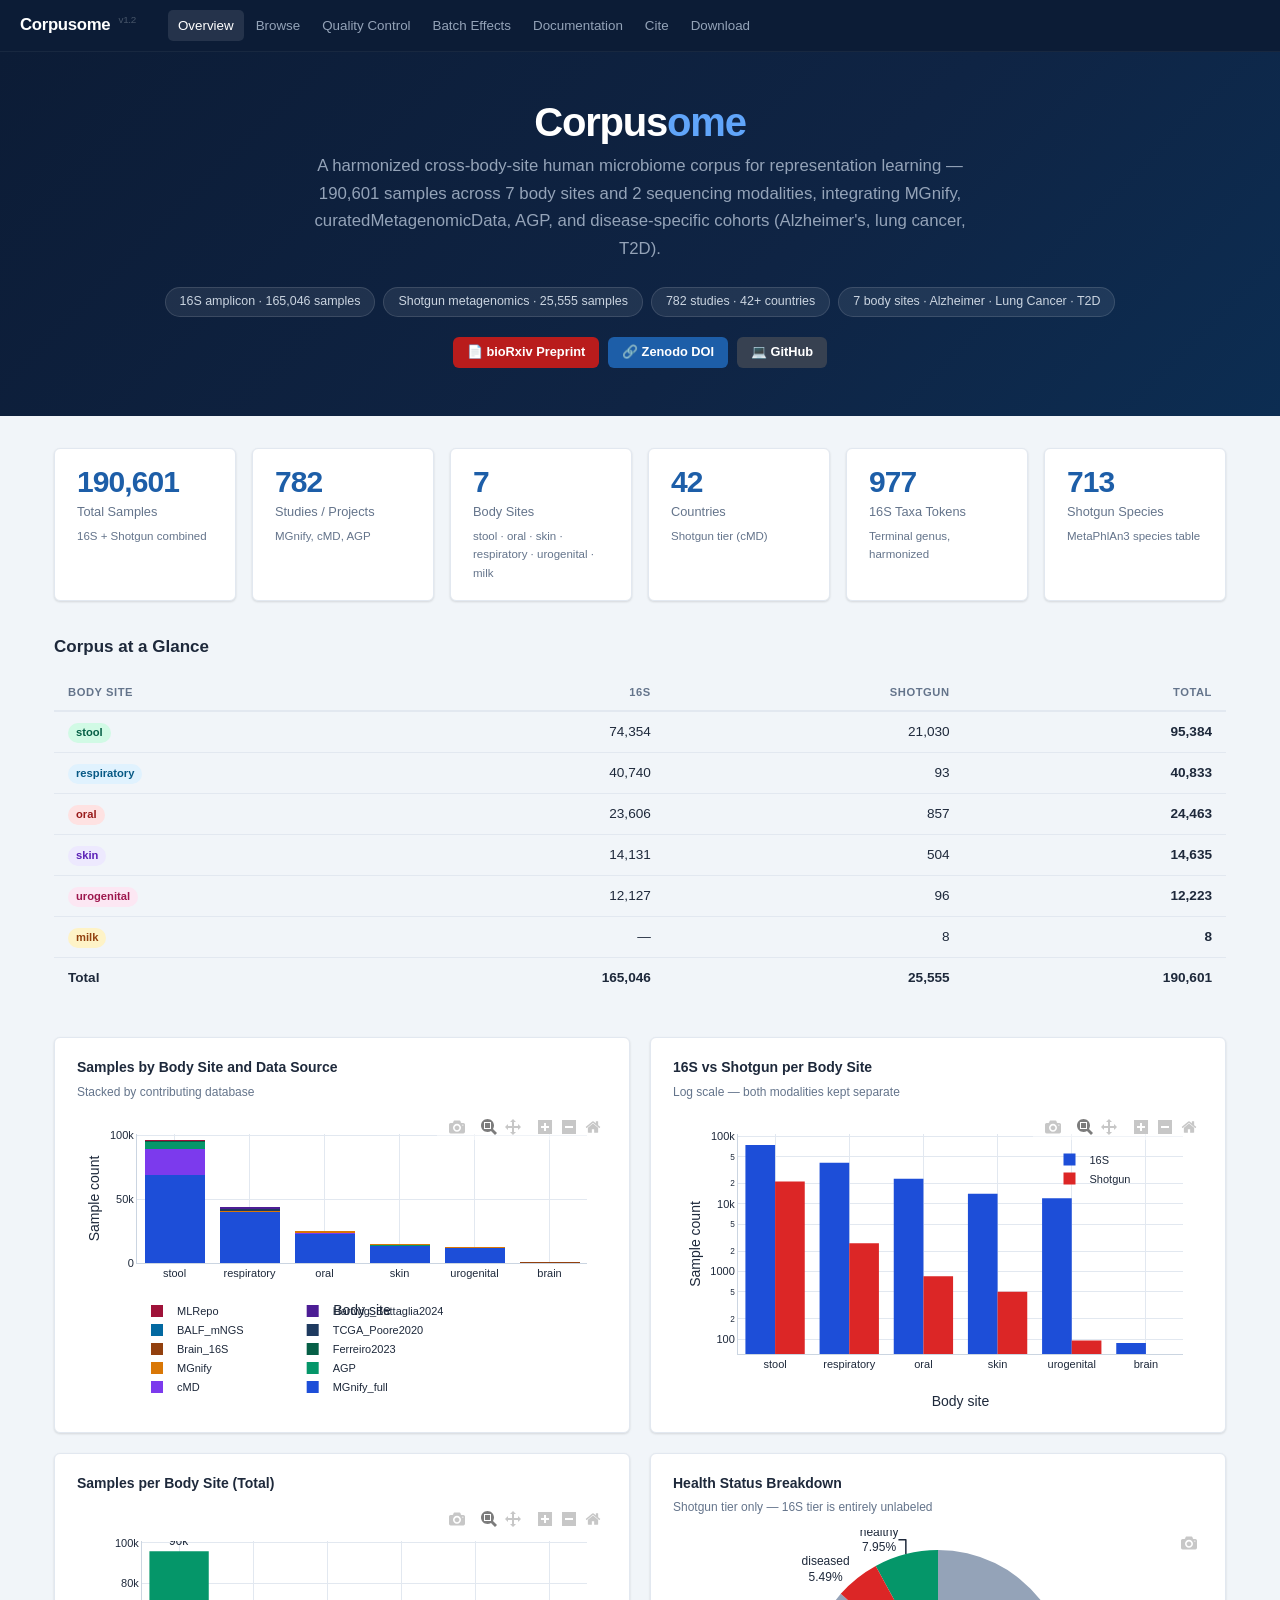
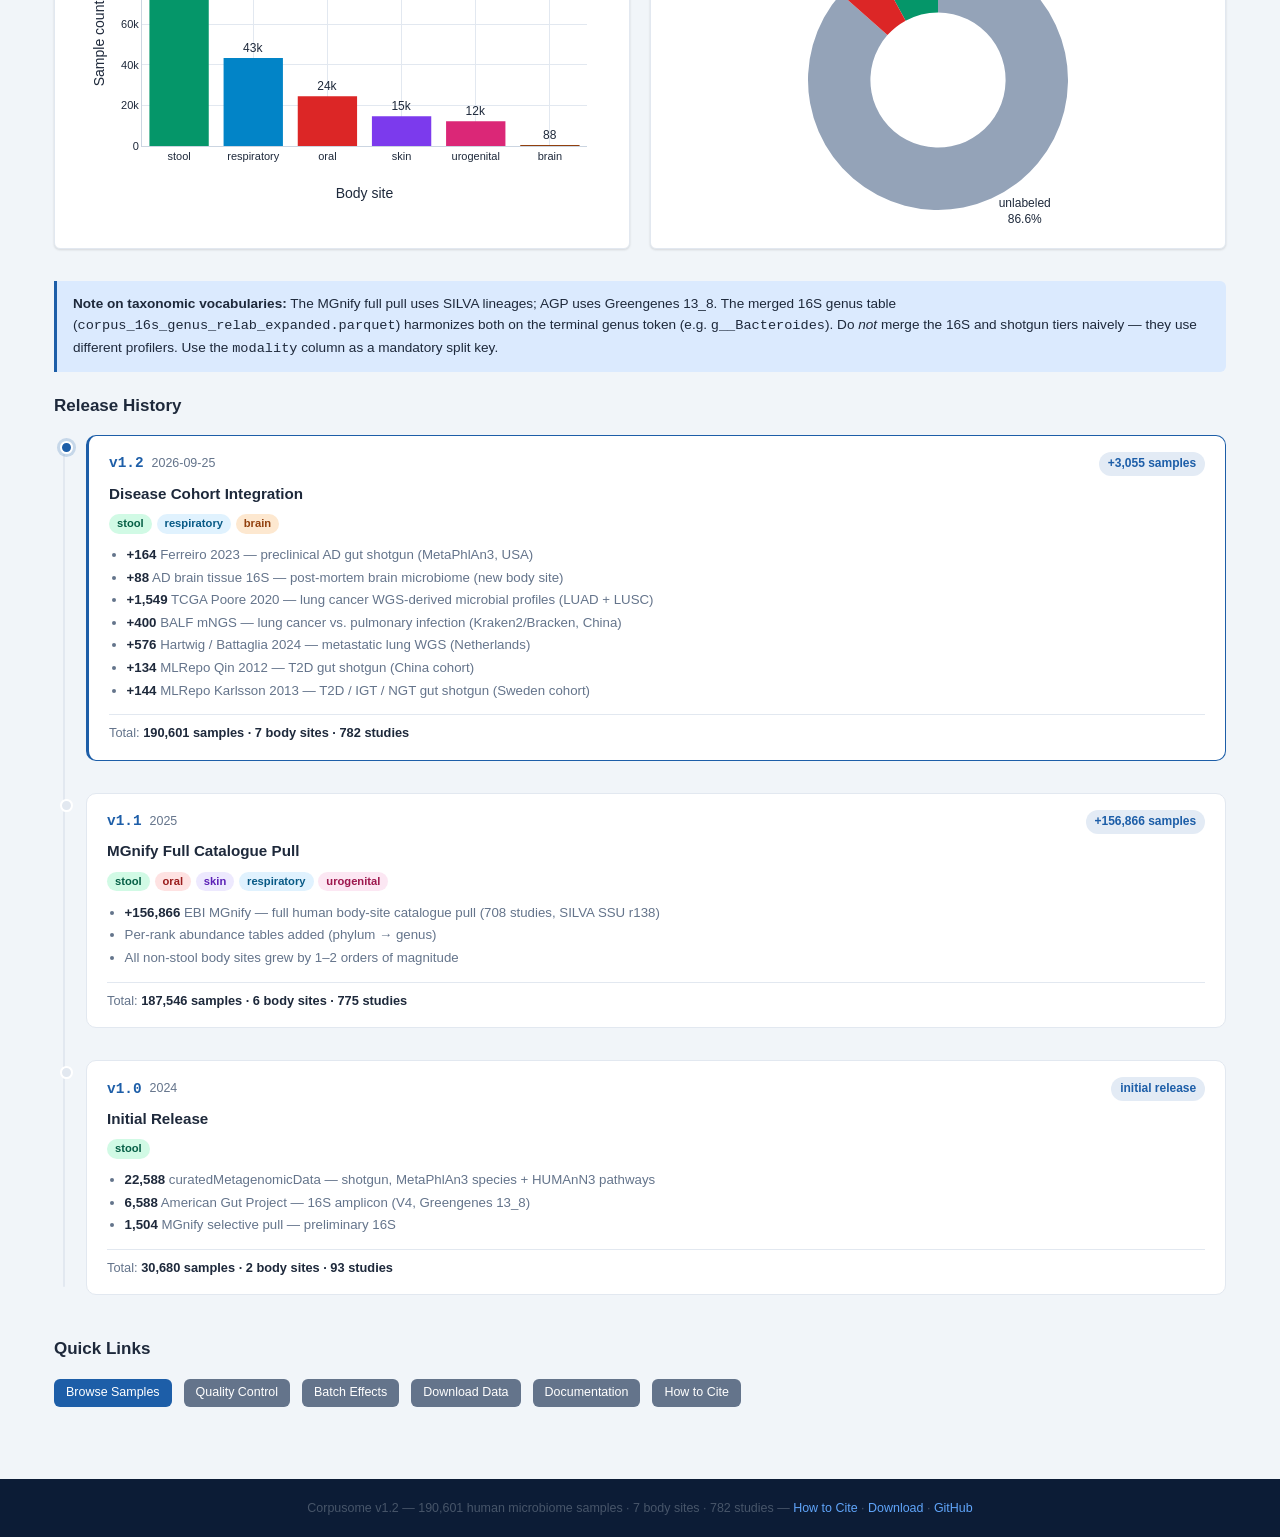
==== commit 1614c4fa: "Add release history timeline to index page Visual changelog with per-version sample counts, dates, a" ====
--- a/docs/index.html
+++ b/docs/index.html
@@ -141,6 +141,87 @@
       Use the <code>modality</code> column as a mandatory split key.
     </div>
 
+    <!-- Release timeline -->
+    <div class="section">
+      <div class="section-title">Release History</div>
+      <div class="changelog">
+
+        <div class="cl-entry cl-current">
+          <div class="cl-dot"></div>
+          <div class="cl-body">
+            <div class="cl-header">
+              <span class="cl-version">v1.2</span>
+              <span class="cl-date">2026-09-25</span>
+              <span class="cl-delta">+3,055 samples</span>
+            </div>
+            <div class="cl-title">Disease Cohort Integration</div>
+            <div class="cl-tags">
+              <span class="badge badge-stool">stool</span>
+              <span class="badge badge-respiratory">respiratory</span>
+              <span class="badge badge-brain">brain</span>
+            </div>
+            <ul class="cl-list">
+              <li><strong>+164</strong> Ferreiro 2023 — preclinical AD gut shotgun (MetaPhlAn3, USA)</li>
+              <li><strong>+88</strong> AD brain tissue 16S — post-mortem brain microbiome (new body site)</li>
+              <li><strong>+1,549</strong> TCGA Poore 2020 — lung cancer WGS-derived microbial profiles (LUAD + LUSC)</li>
+              <li><strong>+400</strong> BALF mNGS — lung cancer vs. pulmonary infection (Kraken2/Bracken, China)</li>
+              <li><strong>+576</strong> Hartwig / Battaglia 2024 — metastatic lung WGS (Netherlands)</li>
+              <li><strong>+134</strong> MLRepo Qin 2012 — T2D gut shotgun (China cohort)</li>
+              <li><strong>+144</strong> MLRepo Karlsson 2013 — T2D / IGT / NGT gut shotgun (Sweden cohort)</li>
+            </ul>
+            <div class="cl-total">Total: <strong>190,601 samples · 7 body sites · 782 studies</strong></div>
+          </div>
+        </div>
+
+        <div class="cl-entry">
+          <div class="cl-dot"></div>
+          <div class="cl-body">
+            <div class="cl-header">
+              <span class="cl-version">v1.1</span>
+              <span class="cl-date">2025</span>
+              <span class="cl-delta">+156,866 samples</span>
+            </div>
+            <div class="cl-title">MGnify Full Catalogue Pull</div>
+            <div class="cl-tags">
+              <span class="badge badge-stool">stool</span>
+              <span class="badge badge-oral">oral</span>
+              <span class="badge badge-skin">skin</span>
+              <span class="badge badge-respiratory">respiratory</span>
+              <span class="badge badge-urogenital">urogenital</span>
+            </div>
+            <ul class="cl-list">
+              <li><strong>+156,866</strong> EBI MGnify — full human body-site catalogue pull (708 studies, SILVA SSU r138)</li>
+              <li>Per-rank abundance tables added (phylum → genus)</li>
+              <li>All non-stool body sites grew by 1–2 orders of magnitude</li>
+            </ul>
+            <div class="cl-total">Total: <strong>187,546 samples · 6 body sites · 775 studies</strong></div>
+          </div>
+        </div>
+
+        <div class="cl-entry">
+          <div class="cl-dot"></div>
+          <div class="cl-body">
+            <div class="cl-header">
+              <span class="cl-version">v1.0</span>
+              <span class="cl-date">2024</span>
+              <span class="cl-delta">initial release</span>
+            </div>
+            <div class="cl-title">Initial Release</div>
+            <div class="cl-tags">
+              <span class="badge badge-stool">stool</span>
+            </div>
+            <ul class="cl-list">
+              <li><strong>22,588</strong> curatedMetagenomicData — shotgun, MetaPhlAn3 species + HUMAnN3 pathways</li>
+              <li><strong>6,588</strong> American Gut Project — 16S amplicon (V4, Greengenes 13_8)</li>
+              <li><strong>1,504</strong> MGnify selective pull — preliminary 16S</li>
+            </ul>
+            <div class="cl-total">Total: <strong>30,680 samples · 2 body sites · 93 studies</strong></div>
+          </div>
+        </div>
+
+      </div>
+    </div>
+
     <!-- Quick links -->
     <div class="section">
       <div class="section-title">Quick Links</div>
--- a/docs/css/style.css
+++ b/docs/css/style.css
@@ -472,6 +472,111 @@
   font-size: 0.875rem; box-shadow: var(--shadow-sm); margin-bottom: 1.5rem;
 }
 
+/* ── Release Changelog Timeline ─────────────────────────────────── */
+.changelog {
+  position: relative;
+  padding-left: 2rem;
+}
+.changelog::before {
+  content: '';
+  position: absolute;
+  left: 0.55rem;
+  top: 0.5rem;
+  bottom: 0.5rem;
+  width: 2px;
+  background: var(--border);
+  border-radius: 1px;
+}
+.cl-entry {
+  position: relative;
+  margin-bottom: 2rem;
+  display: flex;
+  gap: 1rem;
+  align-items: flex-start;
+}
+.cl-entry:last-child { margin-bottom: 0; }
+.cl-dot {
+  position: absolute;
+  left: -1.6rem;
+  top: 0.4rem;
+  width: 0.8rem;
+  height: 0.8rem;
+  border-radius: 50%;
+  background: var(--border);
+  border: 2px solid var(--bg-card);
+  flex-shrink: 0;
+}
+.cl-current .cl-dot {
+  background: var(--accent);
+  border-color: var(--bg-card);
+  box-shadow: 0 0 0 3px color-mix(in srgb, var(--accent) 20%, transparent);
+}
+.cl-body {
+  flex: 1;
+  background: var(--bg-card);
+  border: 1px solid var(--border);
+  border-radius: 10px;
+  padding: 1rem 1.25rem;
+}
+.cl-current .cl-body {
+  border-color: var(--accent);
+  border-left-width: 3px;
+}
+.cl-header {
+  display: flex;
+  flex-wrap: wrap;
+  align-items: center;
+  gap: 0.5rem;
+  margin-bottom: 0.35rem;
+}
+.cl-version {
+  font-weight: 700;
+  font-size: 0.9rem;
+  color: var(--accent);
+  font-family: monospace;
+}
+.cl-date {
+  font-size: 0.78rem;
+  color: var(--text-muted);
+}
+.cl-delta {
+  margin-left: auto;
+  font-size: 0.75rem;
+  font-weight: 600;
+  background: color-mix(in srgb, var(--accent) 12%, transparent);
+  color: var(--accent);
+  padding: 0.15rem 0.55rem;
+  border-radius: 20px;
+}
+.cl-title {
+  font-weight: 600;
+  font-size: 0.95rem;
+  margin-bottom: 0.5rem;
+  color: var(--text);
+}
+.cl-tags {
+  display: flex;
+  flex-wrap: wrap;
+  gap: 0.3rem;
+  margin-bottom: 0.65rem;
+}
+.cl-list {
+  margin: 0 0 0.75rem 1.1rem;
+  padding: 0;
+  font-size: 0.83rem;
+  color: var(--text-muted);
+  line-height: 1.7;
+}
+.cl-list li strong { color: var(--text); }
+.cl-total {
+  font-size: 0.8rem;
+  color: var(--text-muted);
+  border-top: 1px solid var(--border);
+  padding-top: 0.5rem;
+  margin-top: 0.25rem;
+}
+.cl-total strong { color: var(--text); }
+
 /* ── Footer ──────────────────────────────────────────────────────── */
 .footer {
   background: var(--bg-nav); color: #475569;
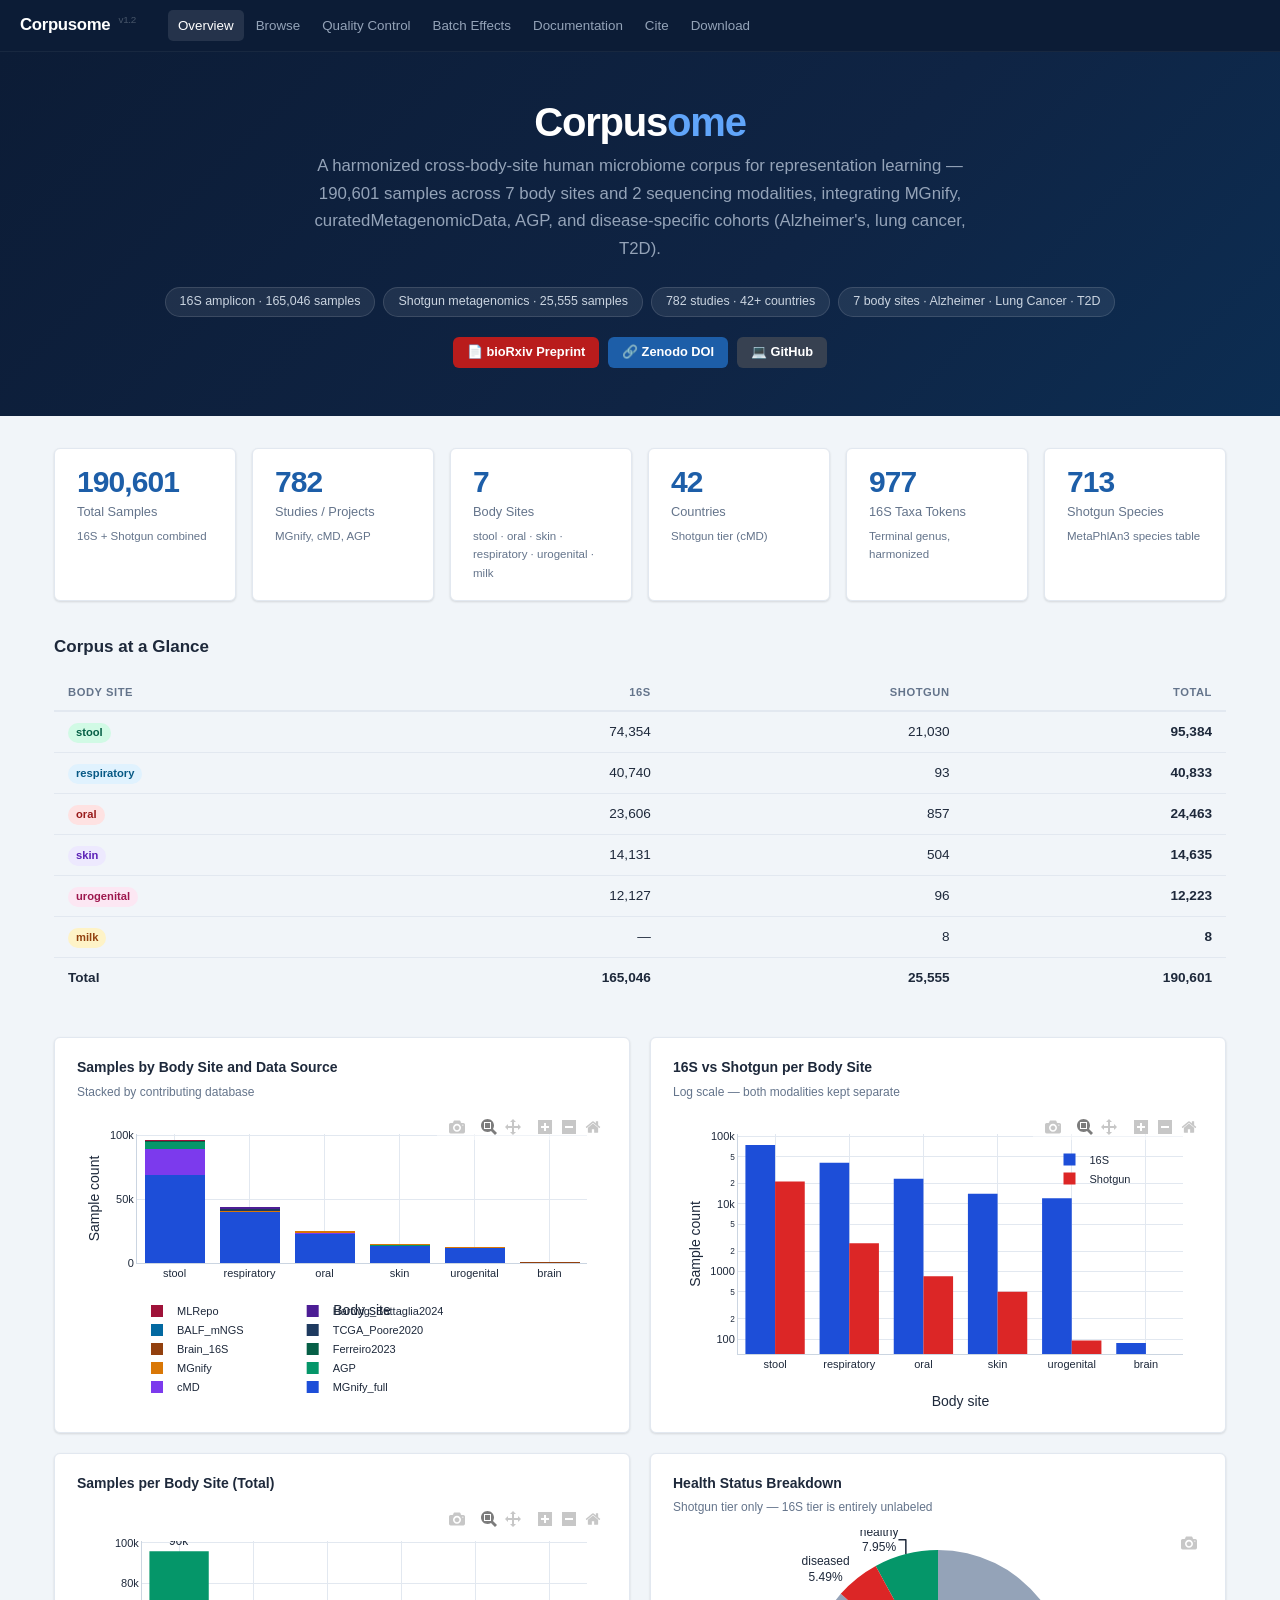
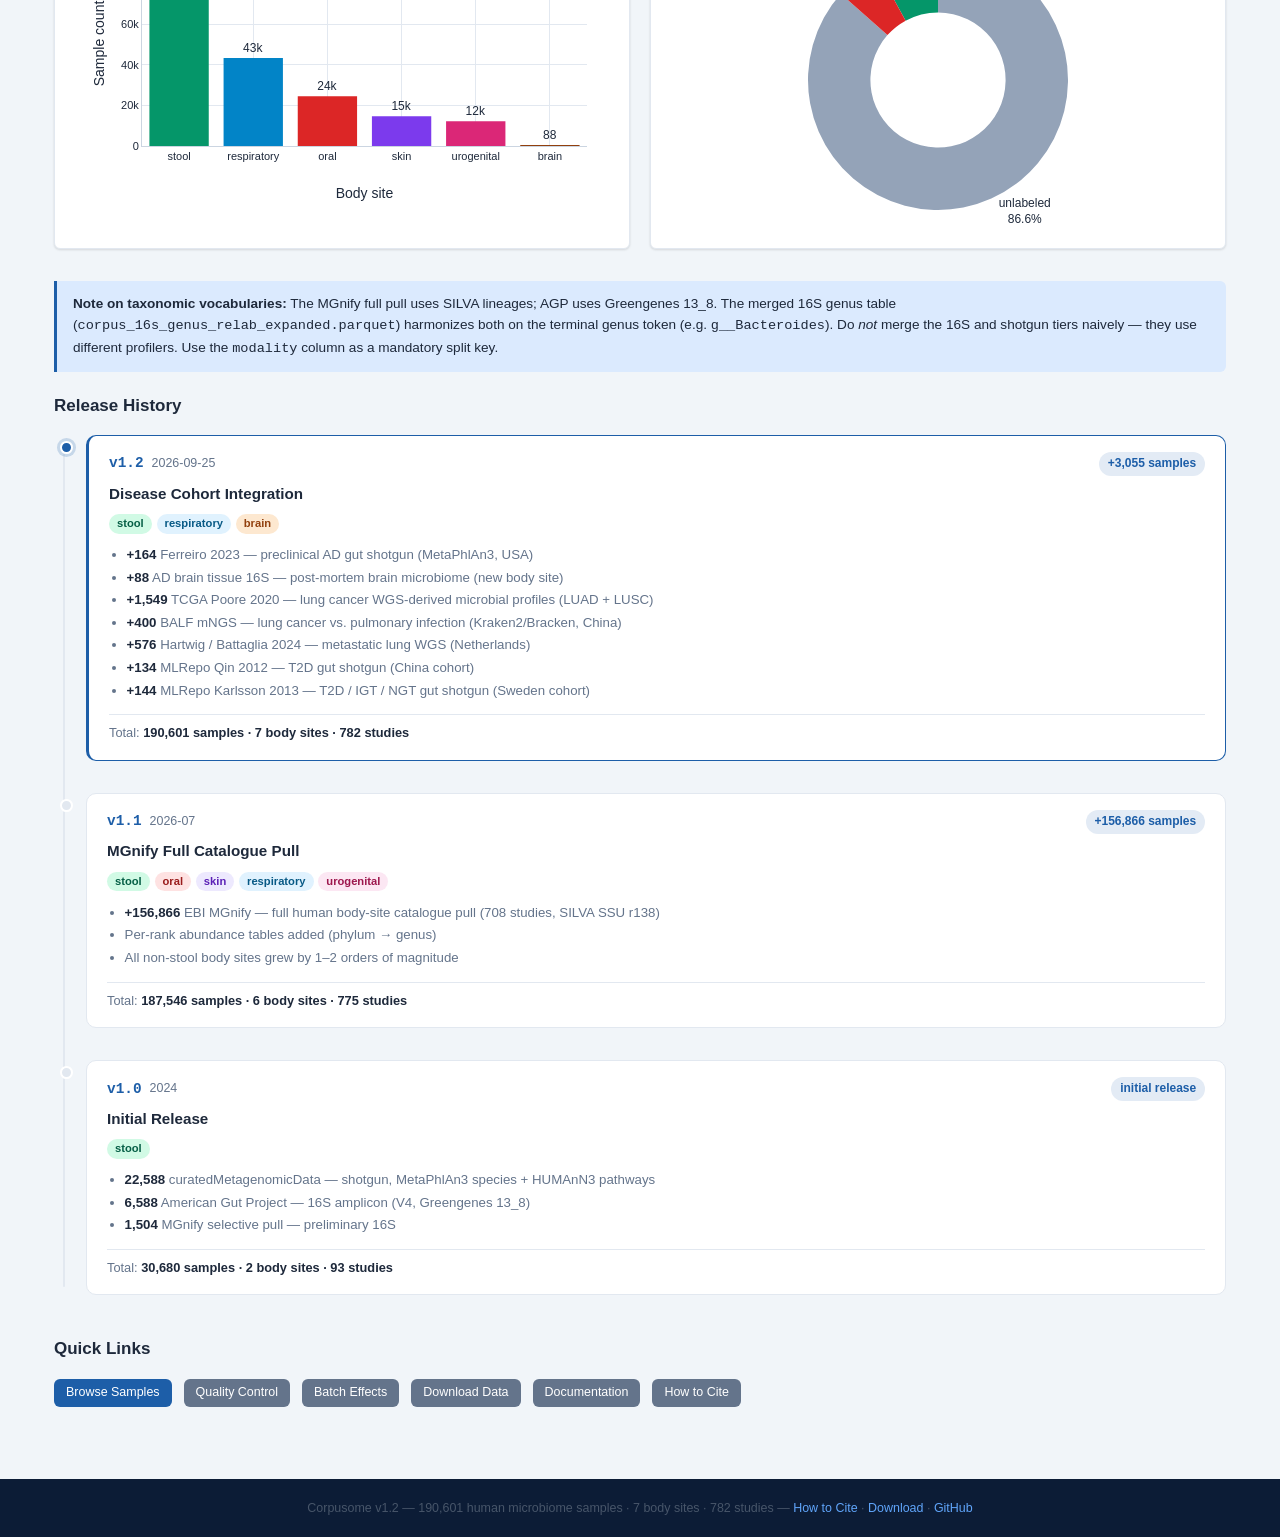
==== commit 4d6b7c88: "Fix v1.1 release date to 2026-07 Co-Authored-By: Claude Sonnet 4.6 <noreply@anthropic.com>" ====
--- a/docs/index.html
+++ b/docs/index.html
@@ -178,7 +178,7 @@
           <div class="cl-body">
             <div class="cl-header">
               <span class="cl-version">v1.1</span>
-              <span class="cl-date">2025</span>
+              <span class="cl-date">2026-07</span>
               <span class="cl-delta">+156,866 samples</span>
             </div>
             <div class="cl-title">MGnify Full Catalogue Pull</div>
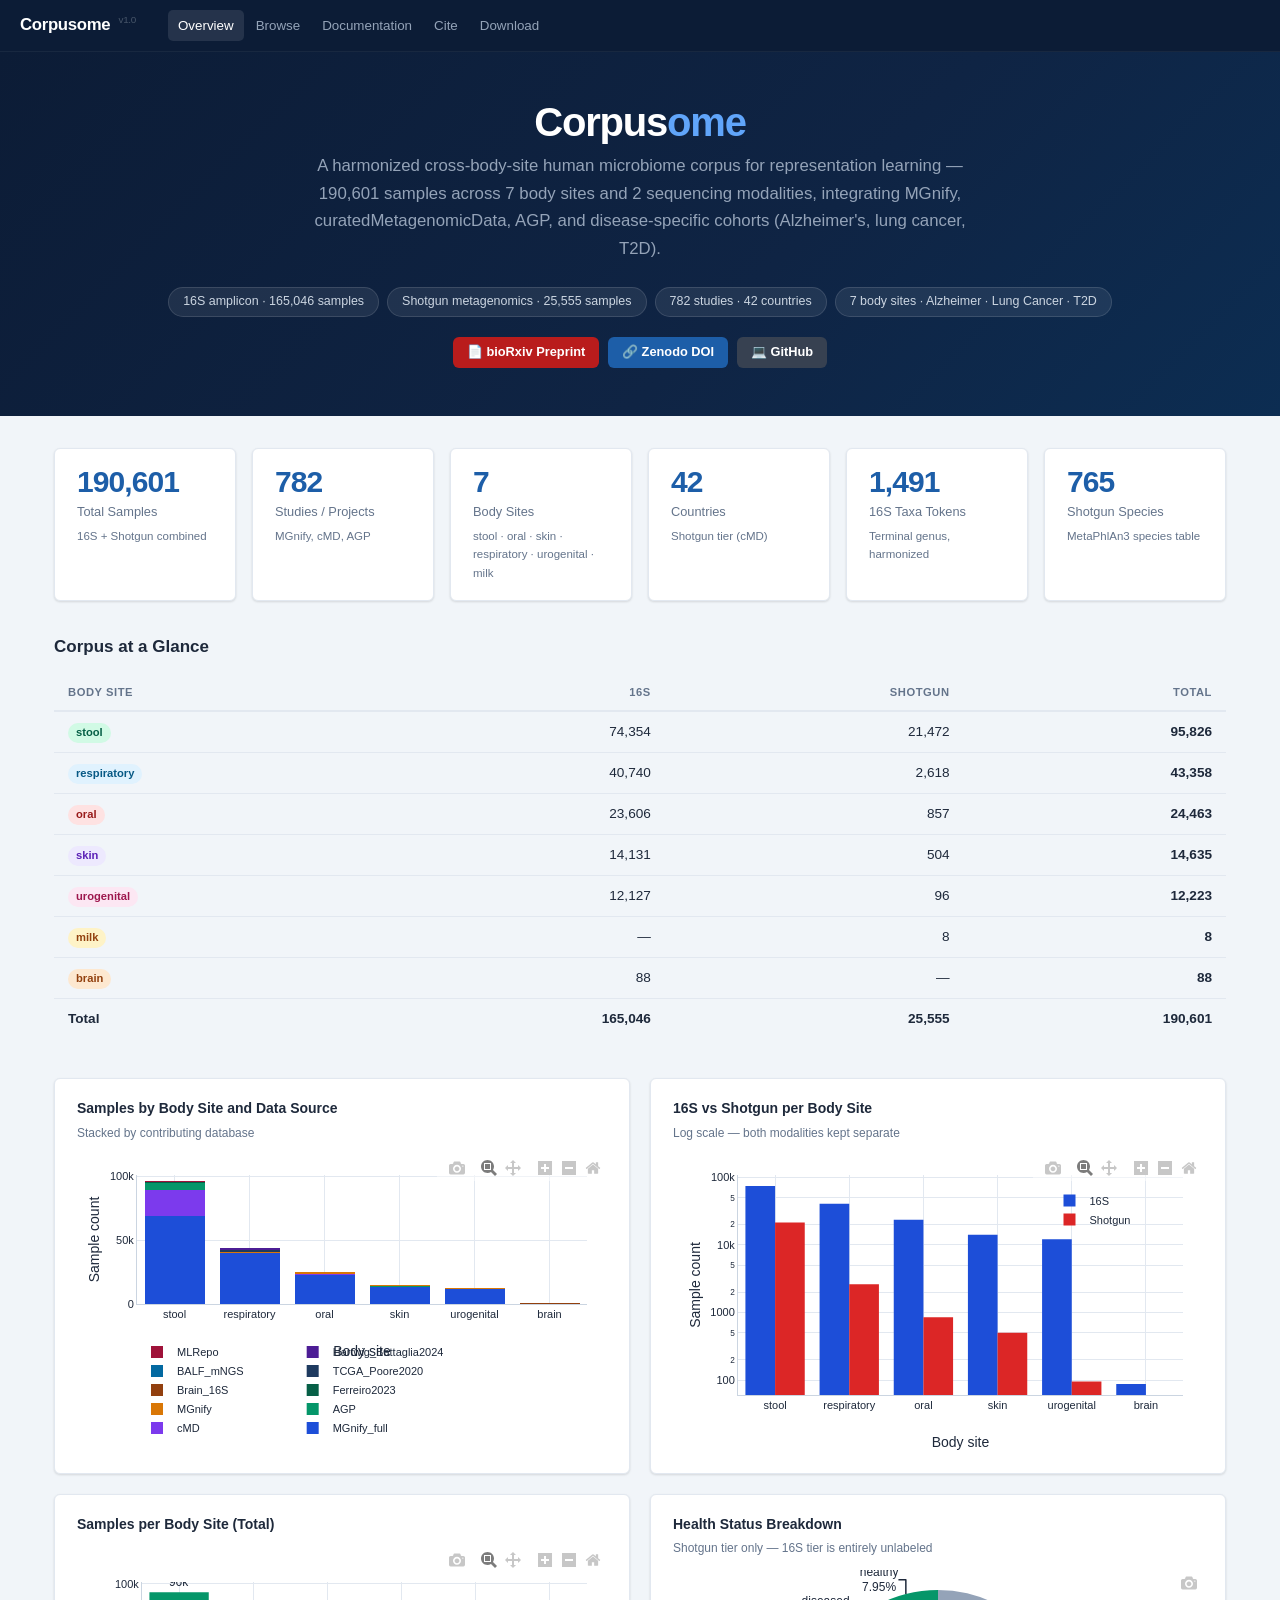
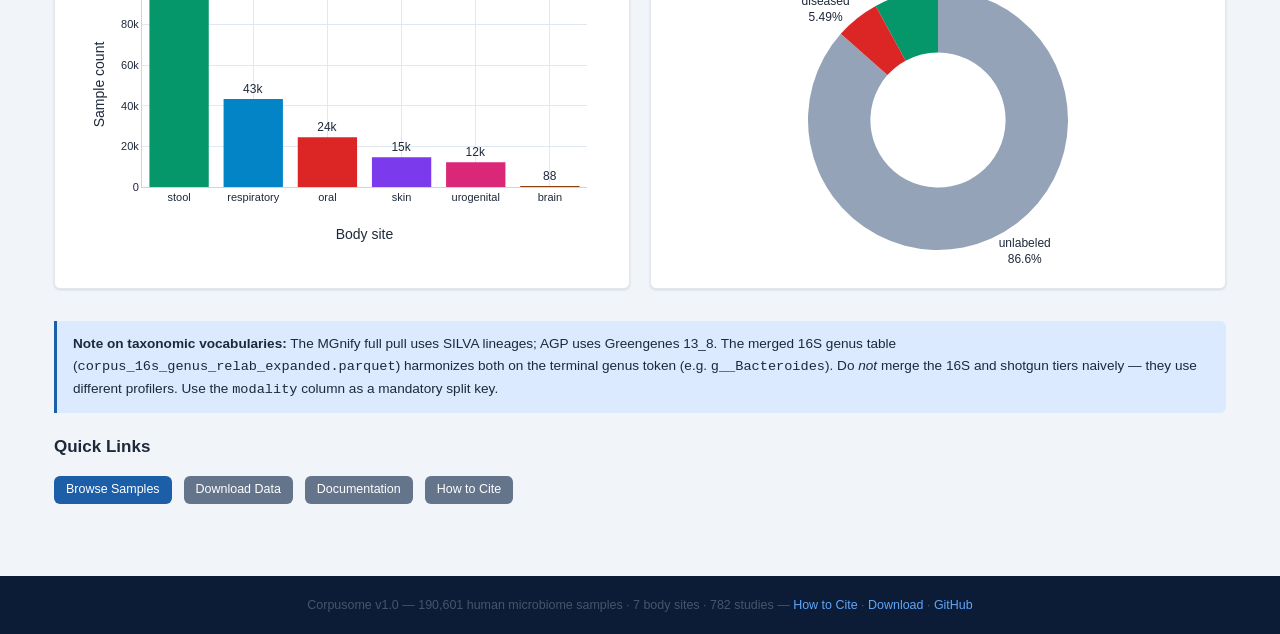
==== commit 8dd2632c: "Remove synthetic content; drive all site numbers from real data Reviewer flagged placeholder/synthet" ====
--- a/docs/index.html
+++ b/docs/index.html
@@ -16,14 +16,15 @@
     <div class="hero-title">Corpus<span class="accent">ome</span></div>
     <p class="hero-subtitle">
       A harmonized cross-body-site human microbiome corpus for representation learning —
-      190,601 samples across 7 body sites and 2 sequencing modalities, integrating
+      <span id="hero-samples">—</span> samples across <span id="hero-sites">—</span> body sites
+      and <span id="hero-mods">—</span> sequencing modalities, integrating
       MGnify, curatedMetagenomicData, AGP, and disease-specific cohorts (Alzheimer's, lung cancer, T2D).
     </p>
     <div class="hero-chips">
-      <span class="hero-chip">16S amplicon · 165,046 samples</span>
-      <span class="hero-chip">Shotgun metagenomics · 25,555 samples</span>
-      <span class="hero-chip">782 studies · 42+ countries</span>
-      <span class="hero-chip">7 body sites · Alzheimer · Lung Cancer · T2D</span>
+      <span class="hero-chip">16S amplicon · <span id="hero-16s">—</span> samples</span>
+      <span class="hero-chip">Shotgun metagenomics · <span id="hero-shg">—</span> samples</span>
+      <span class="hero-chip"><span id="hero-studies">—</span> studies · <span id="hero-countries">—</span> countries</span>
+      <span class="hero-chip"><span id="hero-sites2">—</span> body sites · Alzheimer · Lung Cancer · T2D</span>
     </div>
     <div style="margin-top:1.25rem;display:flex;flex-wrap:wrap;gap:0.6rem;justify-content:center">
       <a href="https://doi.org/10.64898/2026.08.28.747922" target="_blank" rel="noopener"
@@ -90,20 +91,7 @@
               <th style="text-align:right">Total</th>
             </tr>
           </thead>
-          <tbody>
-            <tr><td><span class="badge badge-stool">stool</span></td><td style="text-align:right">74,354</td><td style="text-align:right">21,030</td><td style="text-align:right"><b>95,384</b></td></tr>
-            <tr><td><span class="badge badge-respiratory">respiratory</span></td><td style="text-align:right">40,740</td><td style="text-align:right">93</td><td style="text-align:right"><b>40,833</b></td></tr>
-            <tr><td><span class="badge badge-oral">oral</span></td><td style="text-align:right">23,606</td><td style="text-align:right">857</td><td style="text-align:right"><b>24,463</b></td></tr>
-            <tr><td><span class="badge badge-skin">skin</span></td><td style="text-align:right">14,131</td><td style="text-align:right">504</td><td style="text-align:right"><b>14,635</b></td></tr>
-            <tr><td><span class="badge badge-urogenital">urogenital</span></td><td style="text-align:right">12,127</td><td style="text-align:right">96</td><td style="text-align:right"><b>12,223</b></td></tr>
-            <tr><td><span class="badge badge-milk">milk</span></td><td style="text-align:right">—</td><td style="text-align:right">8</td><td style="text-align:right"><b>8</b></td></tr>
-            <tr style="font-weight:700">
-              <td>Total</td>
-              <td style="text-align:right">165,046</td>
-              <td style="text-align:right">25,555</td>
-              <td style="text-align:right">190,601</td>
-            </tr>
-          </tbody>
+          <tbody id="glance-tbody"></tbody>
         </table>
       </div>
     </div>
@@ -141,94 +129,11 @@
       Use the <code>modality</code> column as a mandatory split key.
     </div>
 
-    <!-- Release timeline -->
-    <div class="section">
-      <div class="section-title">Release History</div>
-      <div class="changelog">
-
-        <div class="cl-entry cl-current">
-          <div class="cl-dot"></div>
-          <div class="cl-body">
-            <div class="cl-header">
-              <span class="cl-version">v1.2</span>
-              <span class="cl-date">2026-09-25</span>
-              <span class="cl-delta">+3,055 samples</span>
-            </div>
-            <div class="cl-title">Disease Cohort Integration</div>
-            <div class="cl-tags">
-              <span class="badge badge-stool">stool</span>
-              <span class="badge badge-respiratory">respiratory</span>
-              <span class="badge badge-brain">brain</span>
-            </div>
-            <ul class="cl-list">
-              <li><strong>+164</strong> Ferreiro 2023 — preclinical AD gut shotgun (MetaPhlAn3, USA)</li>
-              <li><strong>+88</strong> AD brain tissue 16S — post-mortem brain microbiome (new body site)</li>
-              <li><strong>+1,549</strong> TCGA Poore 2020 — lung cancer WGS-derived microbial profiles (LUAD + LUSC)</li>
-              <li><strong>+400</strong> BALF mNGS — lung cancer vs. pulmonary infection (Kraken2/Bracken, China)</li>
-              <li><strong>+576</strong> Hartwig / Battaglia 2024 — metastatic lung WGS (Netherlands)</li>
-              <li><strong>+134</strong> MLRepo Qin 2012 — T2D gut shotgun (China cohort)</li>
-              <li><strong>+144</strong> MLRepo Karlsson 2013 — T2D / IGT / NGT gut shotgun (Sweden cohort)</li>
-            </ul>
-            <div class="cl-total">Total: <strong>190,601 samples · 7 body sites · 782 studies</strong></div>
-          </div>
-        </div>
-
-        <div class="cl-entry">
-          <div class="cl-dot"></div>
-          <div class="cl-body">
-            <div class="cl-header">
-              <span class="cl-version">v1.1</span>
-              <span class="cl-date">2026-07</span>
-              <span class="cl-delta">+156,866 samples</span>
-            </div>
-            <div class="cl-title">MGnify Full Catalogue Pull</div>
-            <div class="cl-tags">
-              <span class="badge badge-stool">stool</span>
-              <span class="badge badge-oral">oral</span>
-              <span class="badge badge-skin">skin</span>
-              <span class="badge badge-respiratory">respiratory</span>
-              <span class="badge badge-urogenital">urogenital</span>
-            </div>
-            <ul class="cl-list">
-              <li><strong>+156,866</strong> EBI MGnify — full human body-site catalogue pull (708 studies, SILVA SSU r138)</li>
-              <li>Per-rank abundance tables added (phylum → genus)</li>
-              <li>All non-stool body sites grew by 1–2 orders of magnitude</li>
-            </ul>
-            <div class="cl-total">Total: <strong>187,546 samples · 6 body sites · 775 studies</strong></div>
-          </div>
-        </div>
-
-        <div class="cl-entry">
-          <div class="cl-dot"></div>
-          <div class="cl-body">
-            <div class="cl-header">
-              <span class="cl-version">v1.0</span>
-              <span class="cl-date">2024</span>
-              <span class="cl-delta">initial release</span>
-            </div>
-            <div class="cl-title">Initial Release</div>
-            <div class="cl-tags">
-              <span class="badge badge-stool">stool</span>
-            </div>
-            <ul class="cl-list">
-              <li><strong>22,588</strong> curatedMetagenomicData — shotgun, MetaPhlAn3 species + HUMAnN3 pathways</li>
-              <li><strong>6,588</strong> American Gut Project — 16S amplicon (V4, Greengenes 13_8)</li>
-              <li><strong>1,504</strong> MGnify selective pull — preliminary 16S</li>
-            </ul>
-            <div class="cl-total">Total: <strong>30,680 samples · 2 body sites · 93 studies</strong></div>
-          </div>
-        </div>
-
-      </div>
-    </div>
-
     <!-- Quick links -->
     <div class="section">
       <div class="section-title">Quick Links</div>
       <div style="display:flex;flex-wrap:wrap;gap:0.75rem">
         <a href="browse.html" class="download-btn">Browse Samples</a>
-        <a href="qc.html" class="download-btn" style="background:var(--text-muted)">Quality Control</a>
-        <a href="batch.html" class="download-btn" style="background:var(--text-muted)">Batch Effects</a>
         <a href="download.html" class="download-btn" style="background:var(--text-muted)">Download Data</a>
         <a href="documentation.html" class="download-btn" style="background:var(--text-muted)">Documentation</a>
         <a href="cite.html" class="download-btn" style="background:var(--text-muted)">How to Cite</a>
@@ -239,8 +144,8 @@
 </main>
 
 <script src="https://cdn.plot.ly/plotly-2.35.2.min.js"></script>
+<script src="js/site_data.js"></script>
 <script src="js/main.js"></script>
-<script src="js/data_overview.js"></script>
 <script src="js/overview.js"></script>
 </body>
 </html>
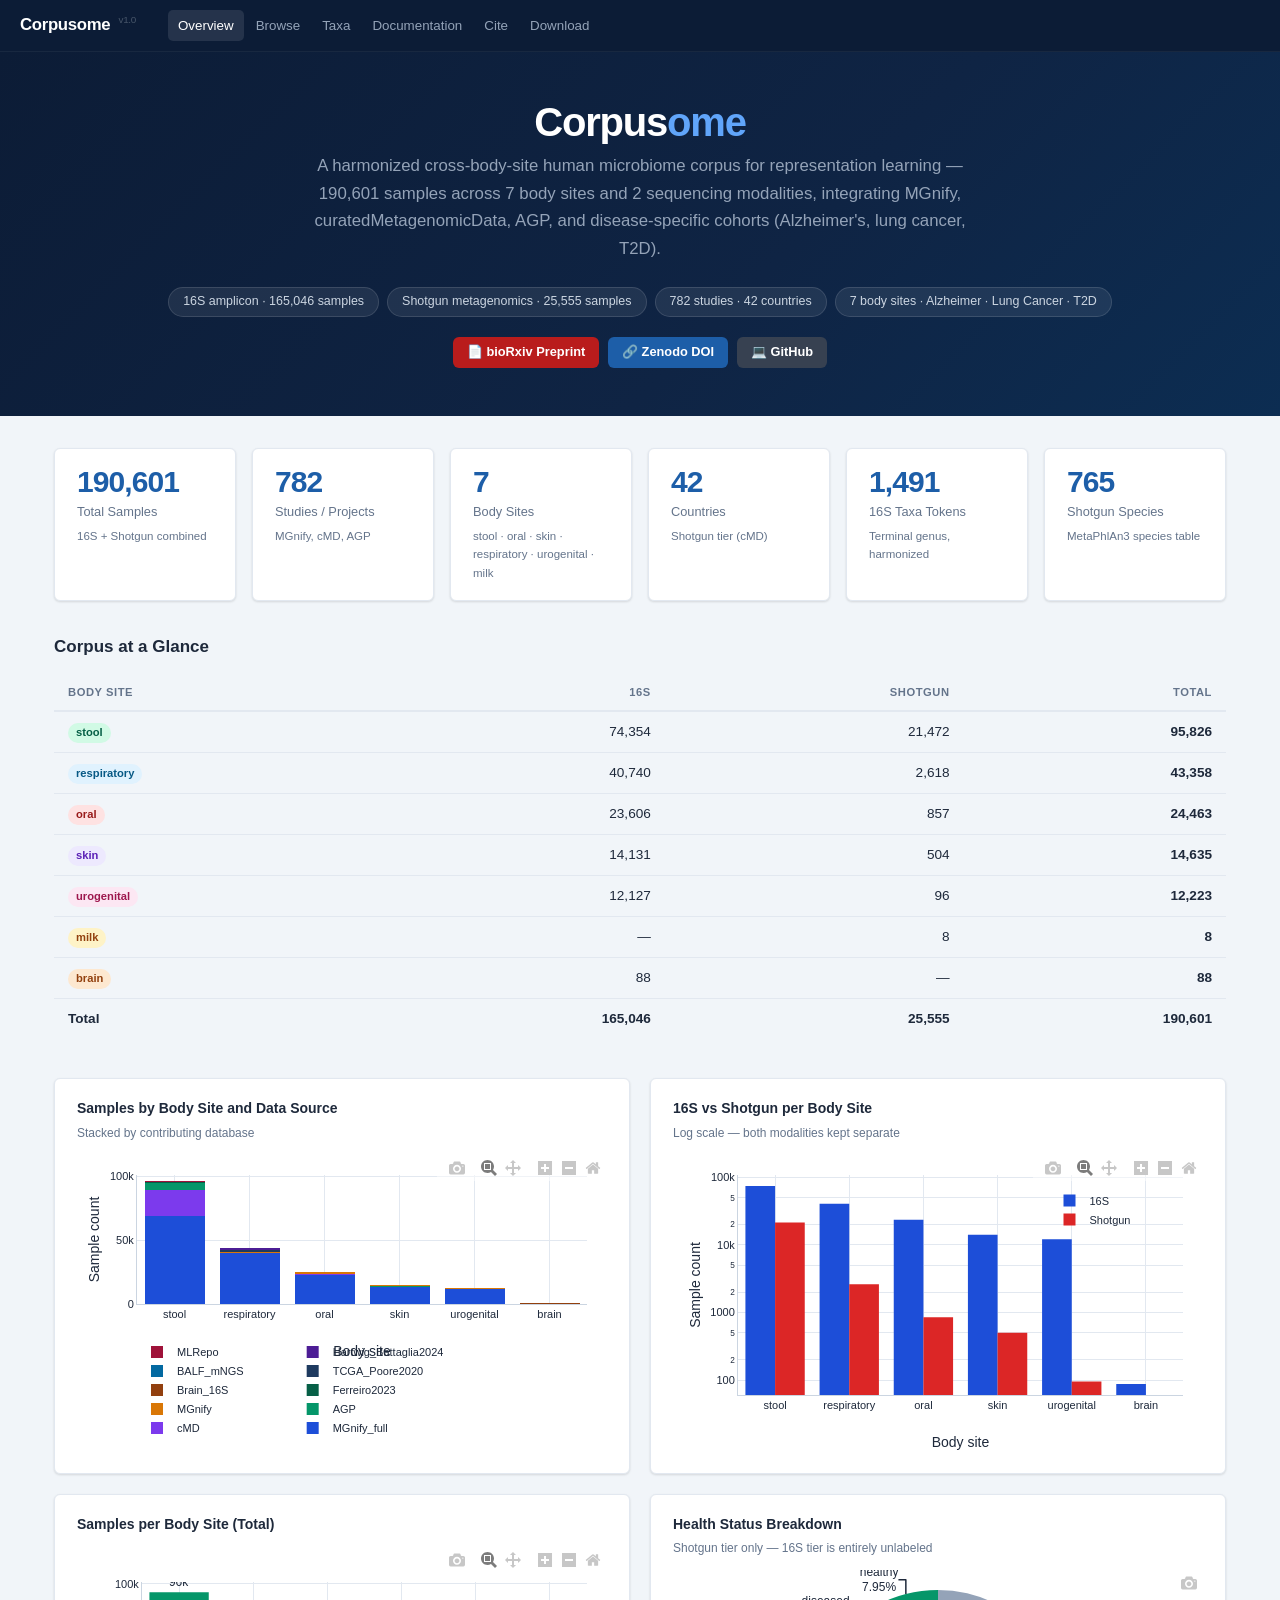
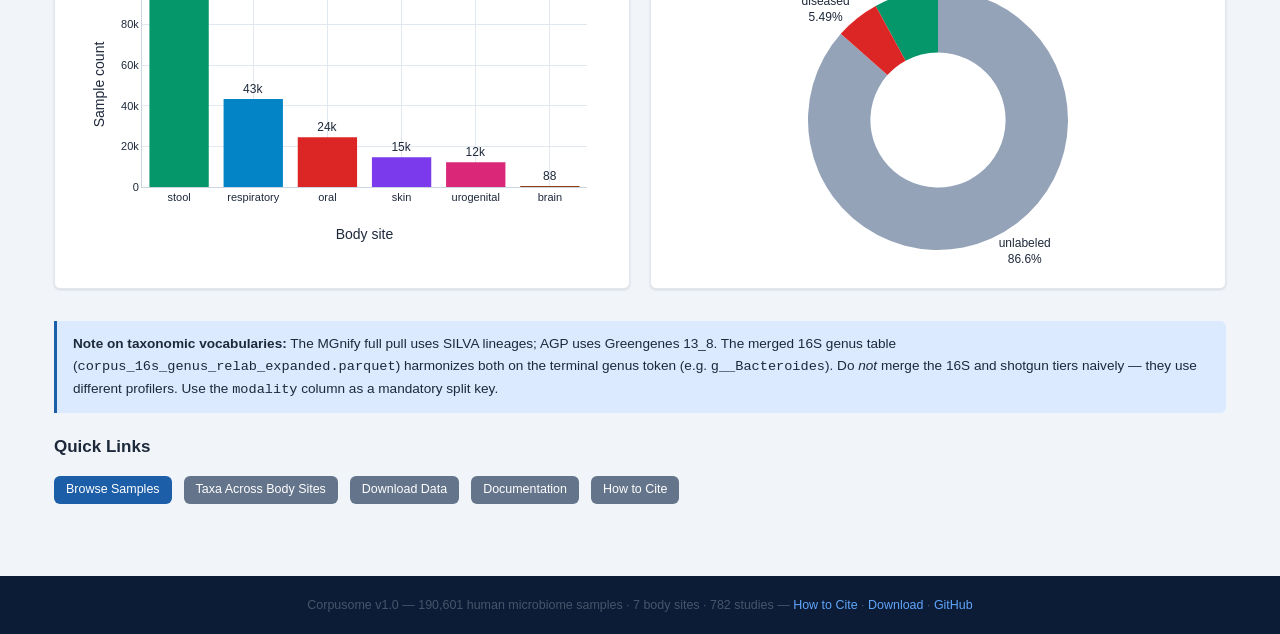
==== commit 22183d6a: "Add Taxa page: per-body-site prevalence + mean relative abundance (real data) Borrows MicrobeAtlas-s" ====
--- a/docs/index.html
+++ b/docs/index.html
@@ -134,6 +134,7 @@
       <div class="section-title">Quick Links</div>
       <div style="display:flex;flex-wrap:wrap;gap:0.75rem">
         <a href="browse.html" class="download-btn">Browse Samples</a>
+        <a href="taxa.html" class="download-btn" style="background:var(--text-muted)">Taxa Across Body Sites</a>
         <a href="download.html" class="download-btn" style="background:var(--text-muted)">Download Data</a>
         <a href="documentation.html" class="download-btn" style="background:var(--text-muted)">Documentation</a>
         <a href="cite.html" class="download-btn" style="background:var(--text-muted)">How to Cite</a>
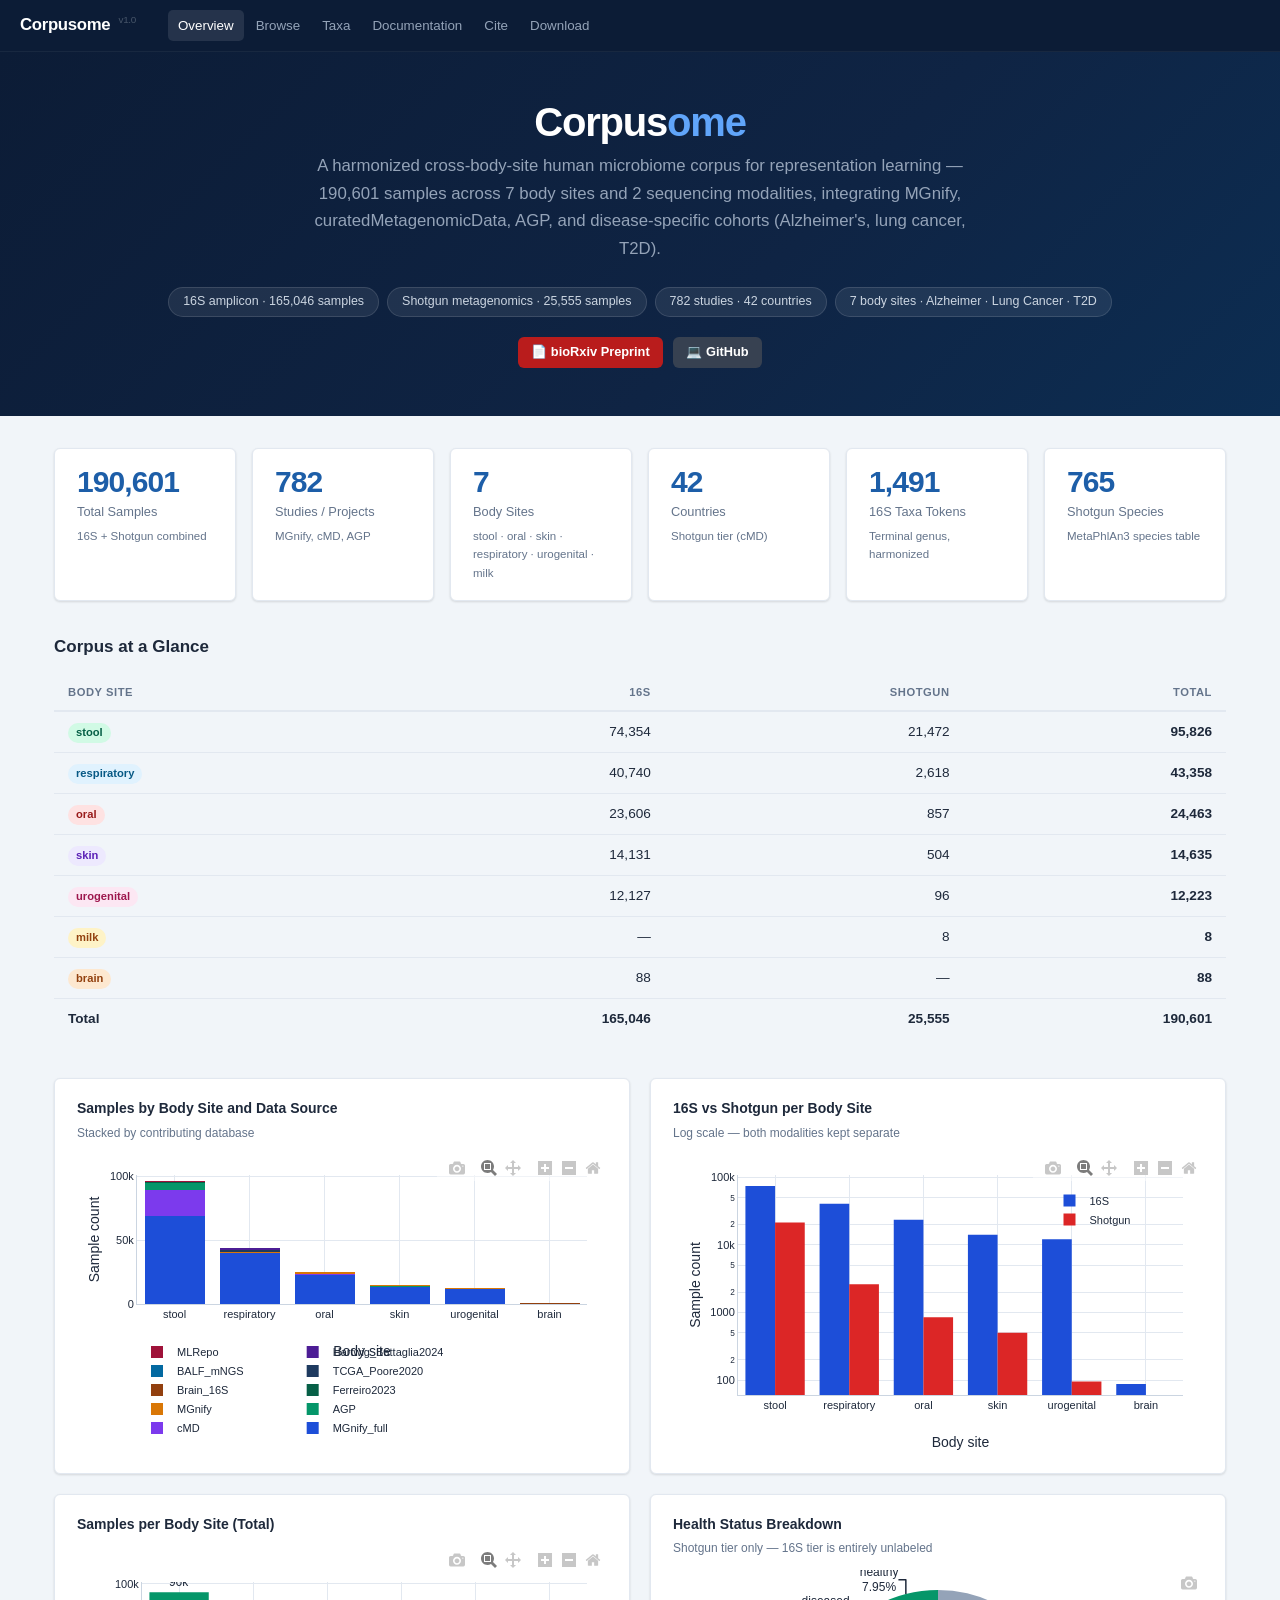
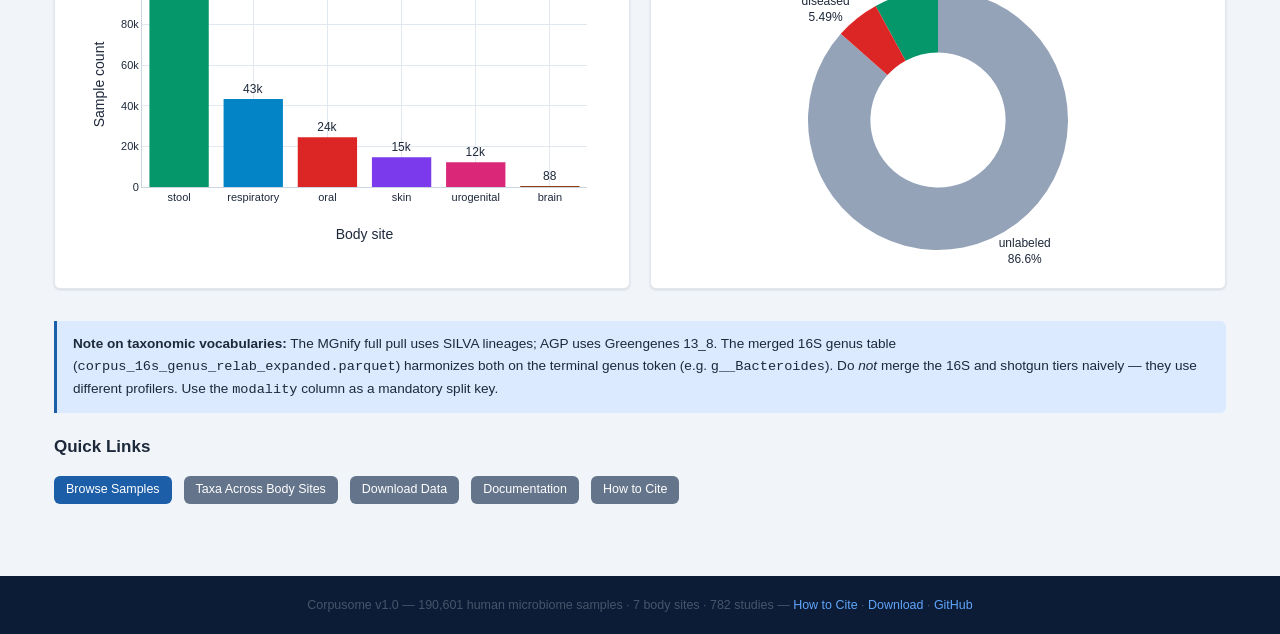
==== commit 9d4cb702: "Remove Zenodo links from the website; point downloads to GitHub - Drop the Zenodo DOI button (index)" ====
--- a/docs/index.html
+++ b/docs/index.html
@@ -30,10 +30,6 @@
       <a href="https://doi.org/10.64898/2026.08.28.747922" target="_blank" rel="noopener"
          style="display:inline-flex;align-items:center;gap:0.4rem;padding:0.35rem 0.85rem;background:#b91c1c;color:#fff;border-radius:6px;font-size:0.8rem;font-weight:600;text-decoration:none">
         &#128196; bioRxiv Preprint
-      </a>
-      <a href="https://doi.org/10.5281/zenodo.22150633" target="_blank" rel="noopener"
-         style="display:inline-flex;align-items:center;gap:0.4rem;padding:0.35rem 0.85rem;background:#1d5ea8;color:#fff;border-radius:6px;font-size:0.8rem;font-weight:600;text-decoration:none">
-        &#128279; Zenodo DOI
       </a>
       <a href="https://github.com/xuan13hao/Corpusome" target="_blank" rel="noopener"
          style="display:inline-flex;align-items:center;gap:0.4rem;padding:0.35rem 0.85rem;background:#374151;color:#fff;border-radius:6px;font-size:0.8rem;font-weight:600;text-decoration:none">
